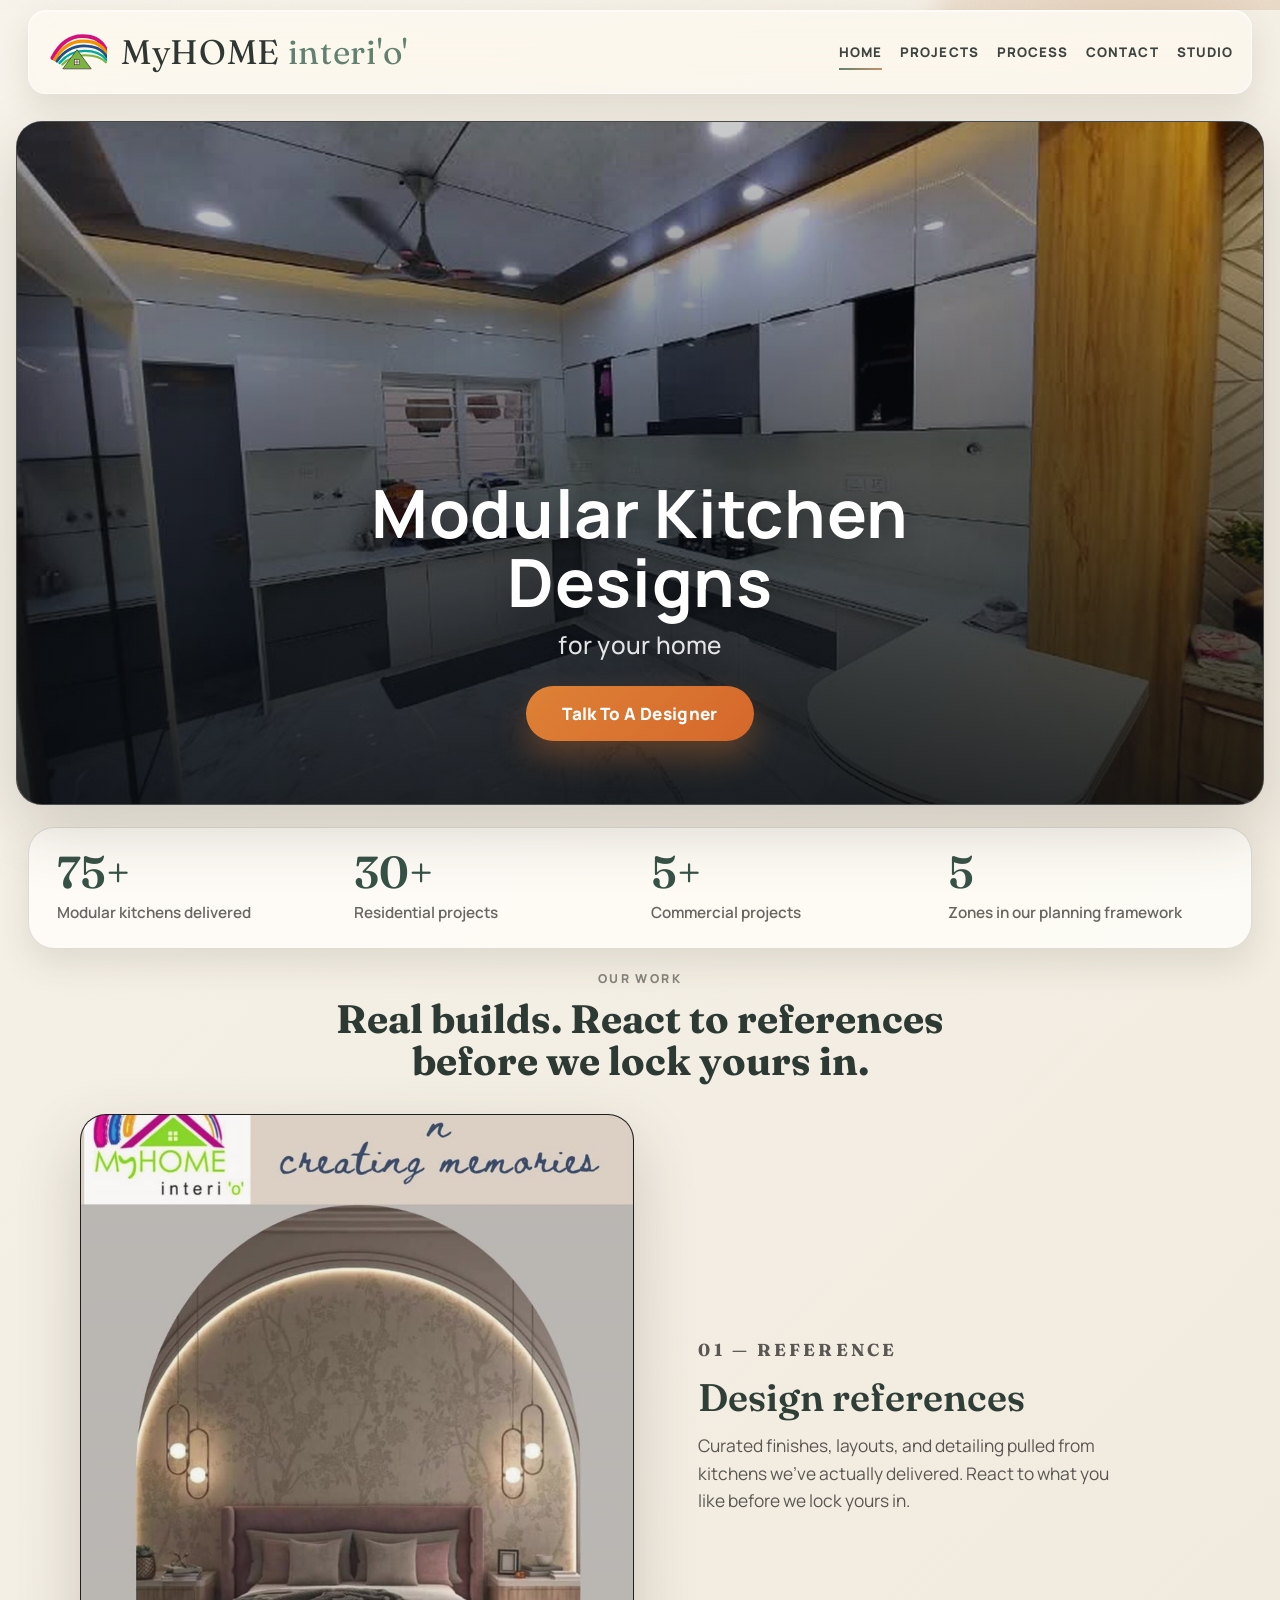
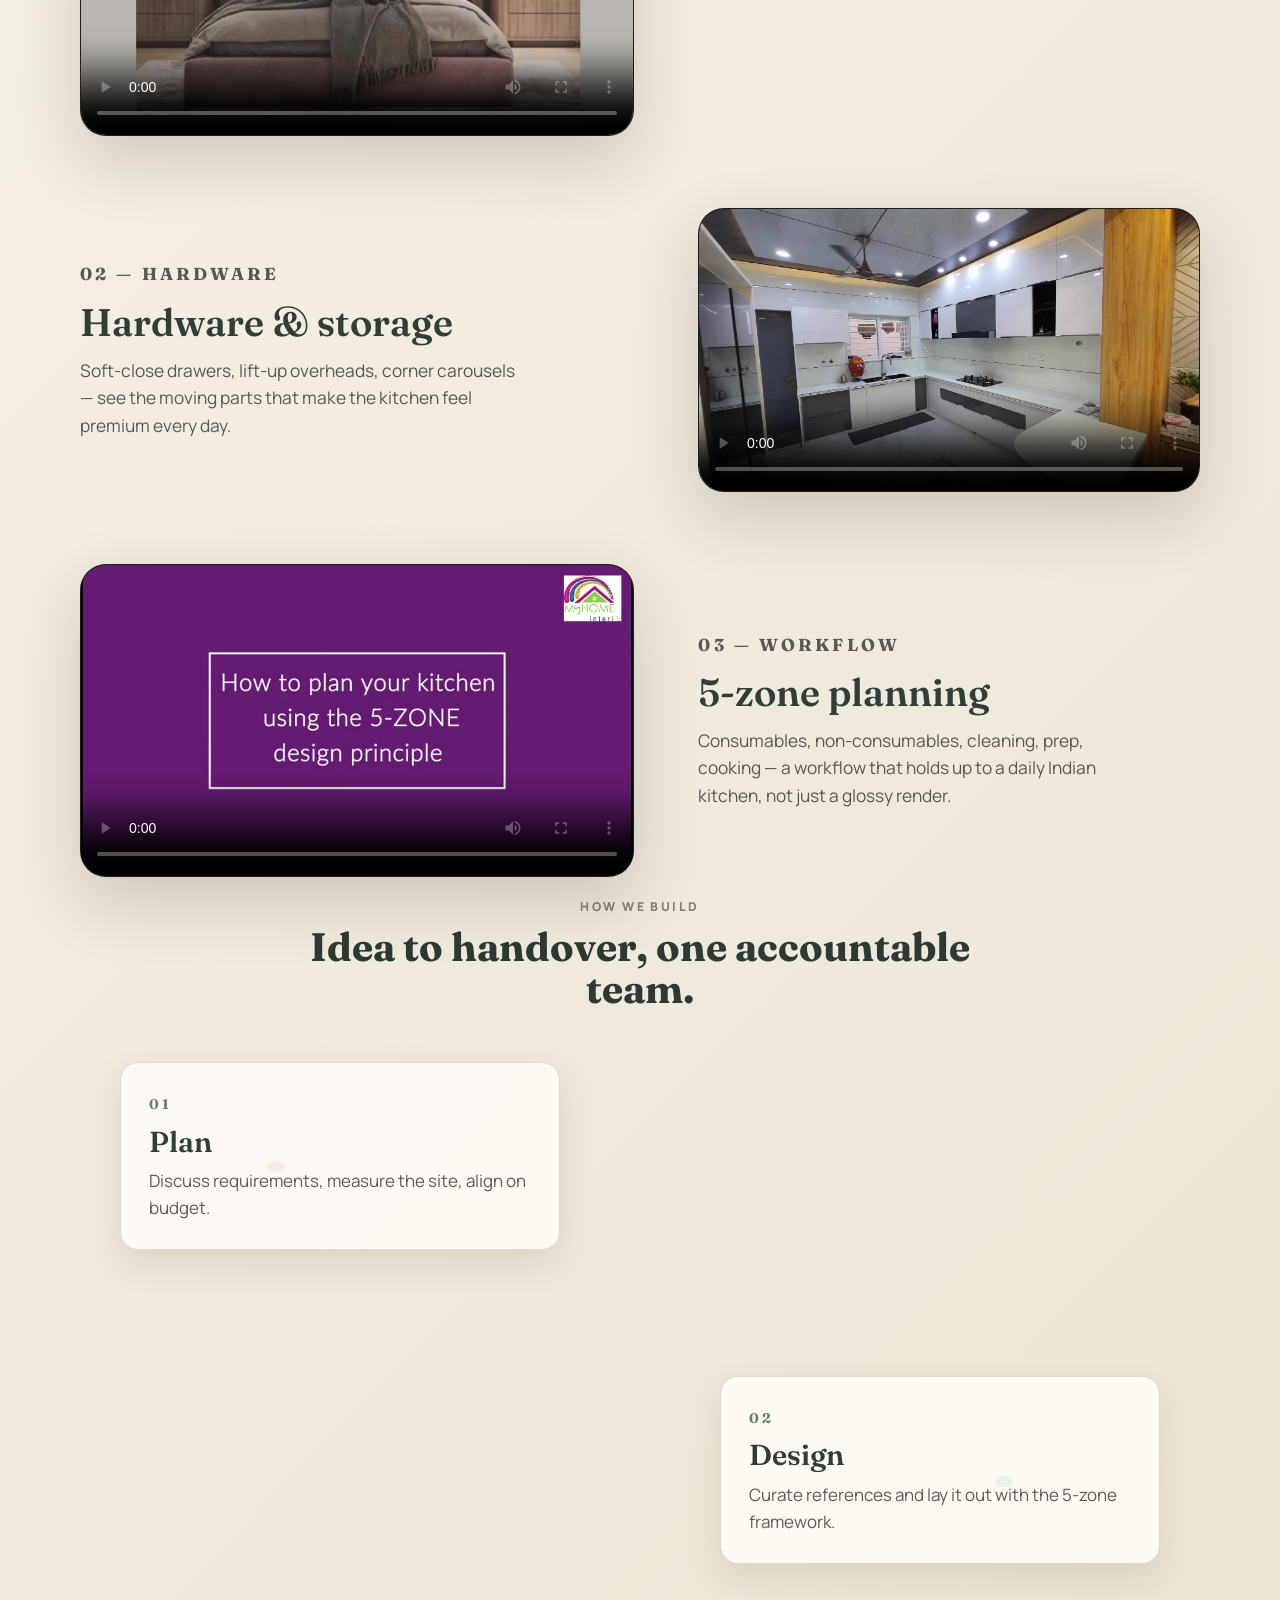
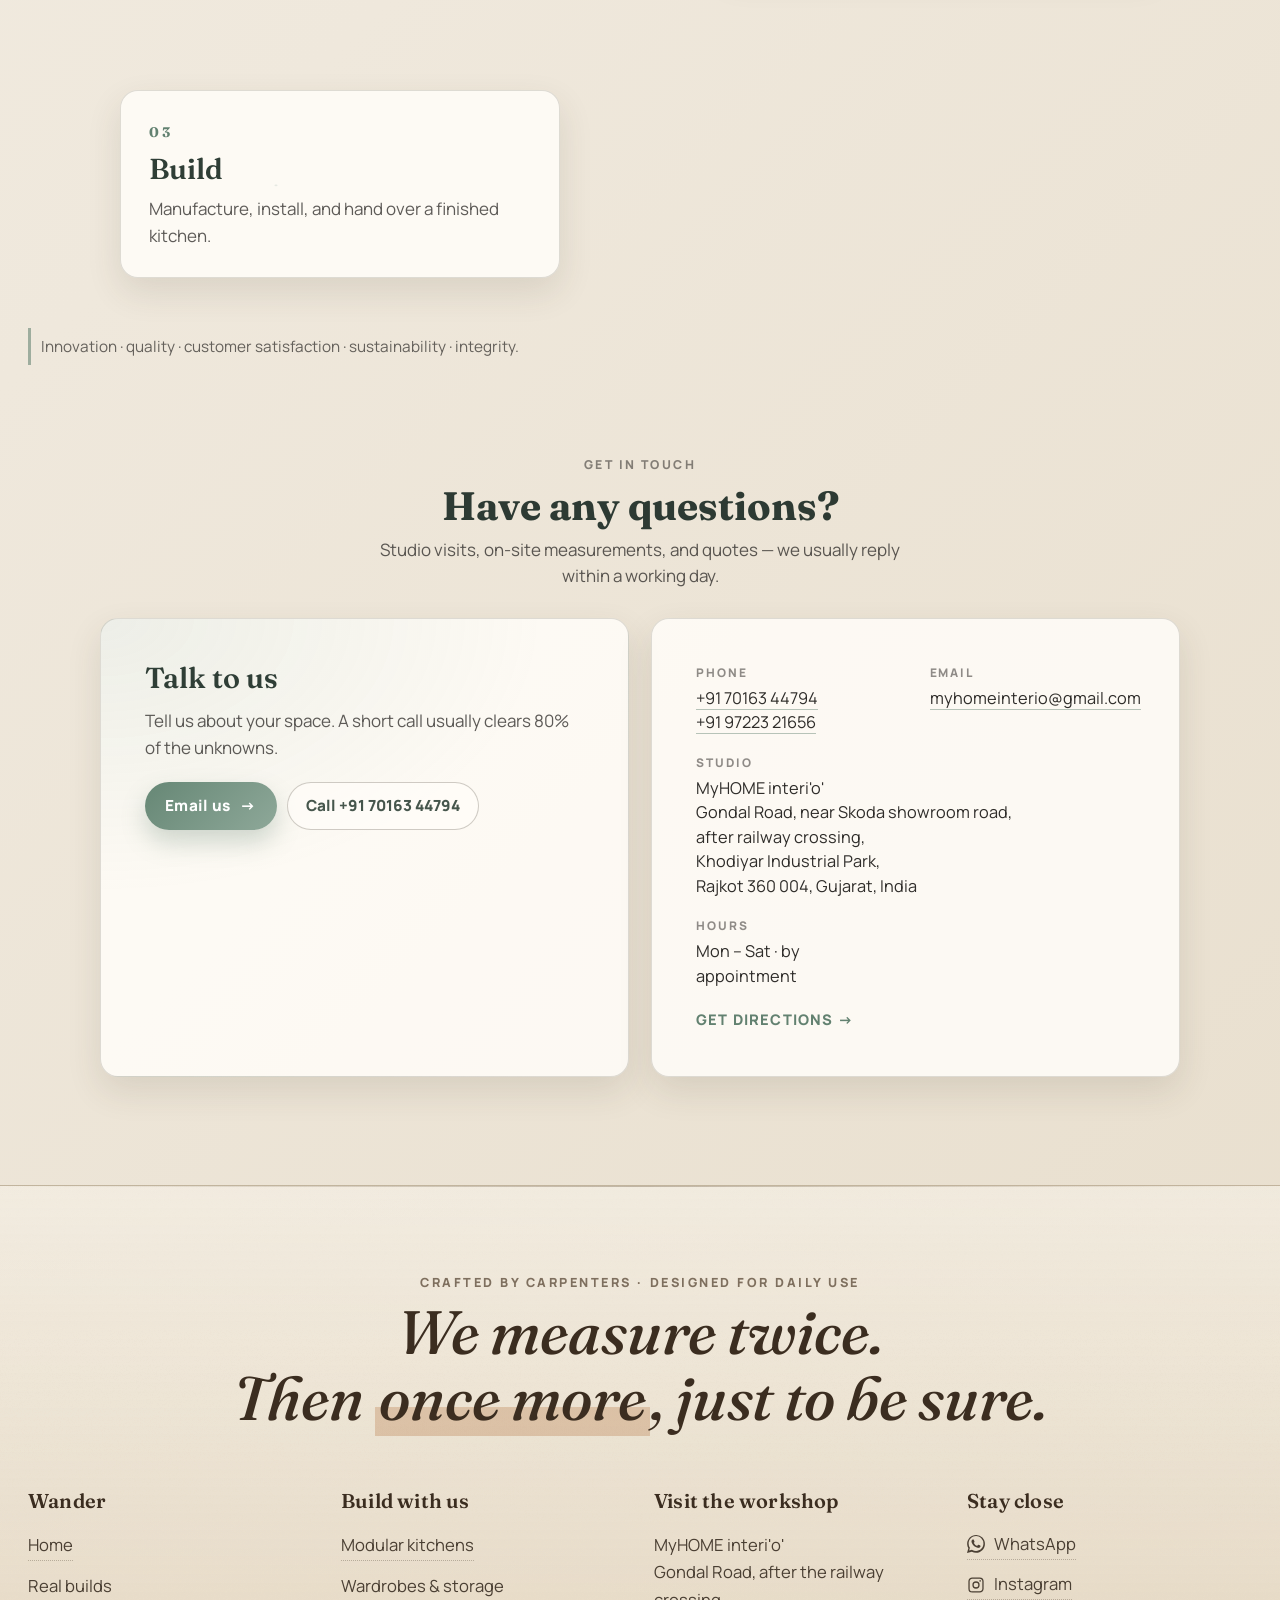
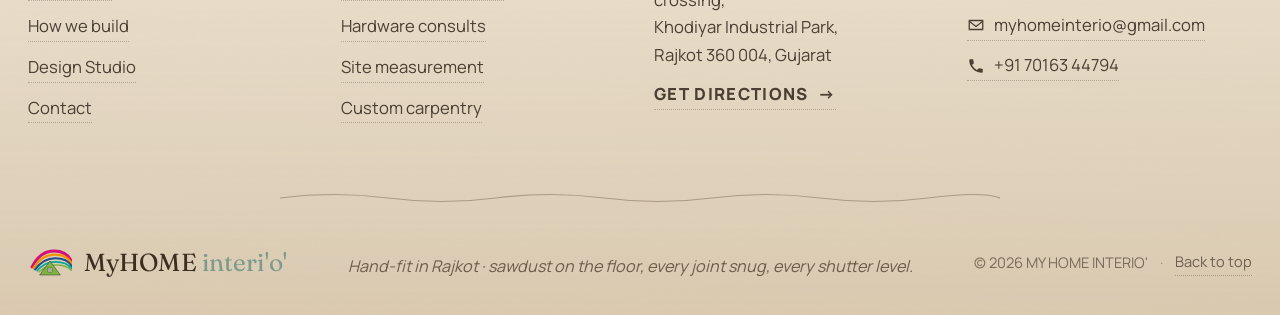
==== index.html @ dd2e4726 "Build landing site and tune hero video loop" ====
<!doctype html>
<html lang="en">
<head>
  <meta charset="utf-8">
  <title>MyHOME interi'o' — Modular Kitchen Contractor</title>
  <meta name="viewport" content="width=device-width, initial-scale=1">
  <meta name="description" content="MyHOME interi'o' — modular kitchen design contractor and manufacturer in Rajkot, Gujarat. Real kitchen references, 5-zone planning, and complete execution from design to installation.">
  <link rel="preconnect" href="https://fonts.googleapis.com">
  <link rel="preconnect" href="https://fonts.gstatic.com" crossorigin>
  <link href="https://fonts.googleapis.com/css2?family=Fraunces:opsz,wght@9..144,500;9..144,600;9..144,700&family=Manrope:wght@400;500;600;700;800&display=swap" rel="stylesheet">
  <link rel="stylesheet" href="styles/main.css">
  <link rel="stylesheet" href="styles/animations.css">
  <link rel="icon" href="assets/logo.svg" type="image/svg+xml">
</head>
<body class="page-home">
  <div class="ambient-gradient ambient-a" aria-hidden="true"></div>
  <div class="ambient-gradient ambient-b" aria-hidden="true"></div>

  <header class="site-header shell">
    <a class="brand" href="index.html" aria-label="MyHOME interi'o' home">
      <img src="assets/logo.svg" alt="MyHOME interi'o' logo" width="64" height="56">
      <div class="wordmark">MyHOME <em>interi'o'</em></div>
    </a>
    <nav class="nav" aria-label="Primary">
      <a href="index.html" aria-current="page">Home</a>
      <a href="#projects">Projects</a>
      <a href="#process">Process</a>
      <a href="#contact">Contact</a>
      <a href="studio.html">Studio</a>
    </nav>
  </header>

  <main>
    <section class="home-hero" id="top" aria-label="Featured modular kitchen">
      <video class="hero-media"
             autoplay
             muted
             loop
             playsinline
             preload="metadata"
             poster="assets/hero/landing-kitchen.jpg"
             aria-hidden="true">
        <source src="assets/hero/landing-hero.mp4" type="video/mp4">
      </video>
      <div class="hero-overlay" aria-hidden="true"></div>
      <div class="hero-copy-wrap shell">
        <div class="hero-copy">
          <h1>Modular Kitchen Designs</h1>
          <p class="home-hero-sub">for your home</p>
          <div class="hero-cta-row">
            <a href="#contact" class="cta cta--hero">Talk To A Designer</a>
          </div>
        </div>
      </div>
    </section>

    <section class="stats-band shell" aria-label="Company at a glance">
      <article><strong>75+</strong><span>Modular kitchens delivered</span></article>
      <article><strong>30+</strong><span>Residential projects</span></article>
      <article><strong>5+</strong><span>Commercial projects</span></article>
      <article><strong>5</strong><span>Zones in our planning framework</span></article>
    </section>

    <section class="projects shell" id="projects" aria-label="Kitchen design references and project reels">
      <div class="section-head section-head--center">
        <p class="eyebrow">Our work</p>
        <h2>Real builds. React to references before we lock yours in.</h2>
      </div>

      <div class="feature-list">
        <article class="feature">
          <div class="feature-media">
            <video class="reel-video"
                   src="assets/reels/company-profile-reel.mp4"
                   poster="assets/reels/profile-poster.jpg"
                   controls preload="metadata"></video>
          </div>
          <div class="feature-copy">
            <p class="feature-num">01 — Reference</p>
            <h3>Design references</h3>
            <p>Curated finishes, layouts, and detailing pulled from kitchens we've actually delivered. React to what you like before we lock yours in.</p>
          </div>
        </article>

        <article class="feature feature--reverse">
          <div class="feature-media">
            <video class="reel-video"
                   src="assets/reels/hardware-demo.mp4"
                   poster="assets/reels/hardware-poster.jpg"
                   controls preload="metadata"></video>
          </div>
          <div class="feature-copy">
            <p class="feature-num">02 — Hardware</p>
            <h3>Hardware &amp; storage</h3>
            <p>Soft-close drawers, lift-up overheads, corner carousels — see the moving parts that make the kitchen feel premium every day.</p>
          </div>
        </article>

        <article class="feature">
          <div class="feature-media">
            <video class="reel-video"
                   src="assets/reels/five-zone-guide.mp4"
                   poster="assets/reels/five-zone-poster.jpg"
                   controls preload="metadata"></video>
          </div>
          <div class="feature-copy">
            <p class="feature-num">03 — Workflow</p>
            <h3>5-zone planning</h3>
            <p>Consumables, non-consumables, cleaning, prep, cooking — a workflow that holds up to a daily Indian kitchen, not just a glossy render.</p>
          </div>
        </article>
      </div>
    </section>

    <section class="process shell" id="process" aria-label="How we build">
      <div class="section-head section-head--center">
        <p class="eyebrow">How we build</p>
        <h2>Idea to handover, one accountable team.</h2>
      </div>

      <div class="s-flow" id="s-flow">
        <svg class="s-flow-curve" viewBox="0 0 1000 1500" preserveAspectRatio="none" aria-hidden="true">
          <defs>
            <linearGradient id="sFlowGradient" x1="0%" y1="0%" x2="0%" y2="100%">
              <stop offset="0%" stop-color="#c39267"/>
              <stop offset="50%" stop-color="#7d9b8a"/>
              <stop offset="100%" stop-color="#4f7160"/>
            </linearGradient>
          </defs>
          <path class="s-flow-path"
                d="M 150 220 C 880 220, 120 760, 850 760 C 120 760, 880 1280, 150 1280"
                fill="none"
                stroke="url(#sFlowGradient)"
                stroke-width="3"
                stroke-linecap="round"
                pathLength="1"
                stroke-dasharray="1"
                stroke-dashoffset="1"/>
          <circle class="s-flow-marker s-flow-marker--1" cx="150" cy="220" r="9" fill="#c39267"/>
          <circle class="s-flow-marker s-flow-marker--2" cx="850" cy="760" r="9" fill="#7d9b8a"/>
          <circle class="s-flow-marker s-flow-marker--3" cx="150" cy="1280" r="9" fill="#4f7160"/>
        </svg>

        <article class="s-step s-step--left" data-step="1">
          <span class="s-step-num">01</span>
          <h3>Plan</h3>
          <p>Discuss requirements, measure the site, align on budget.</p>
        </article>

        <article class="s-step s-step--right" data-step="2">
          <span class="s-step-num">02</span>
          <h3>Design</h3>
          <p>Curate references and lay it out with the 5-zone framework.</p>
        </article>

        <article class="s-step s-step--left" data-step="3">
          <span class="s-step-num">03</span>
          <h3>Build</h3>
          <p>Manufacture, install, and hand over a finished kitchen.</p>
        </article>
      </div>

      <p class="trust-line">Innovation · quality · customer satisfaction · sustainability · integrity.</p>
    </section>

    <section class="contact shell" id="contact" aria-label="Contact us">
      <div class="section-head section-head--center">
        <p class="eyebrow">Get in touch</p>
        <h2>Have any questions?</h2>
        <p class="section-sub">Studio visits, on-site measurements, and quotes — we usually reply within a working day.</p>
      </div>

      <div class="contact-grid">
        <article class="contact-card contact-card--cta">
          <h3>Talk to us</h3>
          <p>Tell us about your space. A short call usually clears 80% of the unknowns.</p>
          <div class="contact-cta-row">
            <a href="mailto:myhomeinterio@gmail.com" class="cta">Email us <span class="arrow">→</span></a>
            <a href="tel:+917016344794" class="ghost-cta">Call +91 70163 44794</a>
          </div>
        </article>

        <article class="contact-card contact-card--details">
          <h3 class="visually-hidden">Contact details</h3>
          <dl class="contact-list">
            <div>
              <dt>Phone</dt>
              <dd>
                <a href="tel:+917016344794">+91 70163 44794</a><br>
                <a href="tel:+919722321656">+91 97223 21656</a>
              </dd>
            </div>
            <div>
              <dt>Email</dt>
              <dd><a href="mailto:myhomeinterio@gmail.com">myhomeinterio@gmail.com</a></dd>
            </div>
            <div class="contact-list-wide">
              <dt>Studio</dt>
              <dd>
                MyHOME interi'o'<br>
                Gondal Road, near Skoda showroom road,<br>
                after railway crossing,<br>
                Khodiyar Industrial Park,<br>
                Rajkot 360 004, Gujarat, India
              </dd>
            </div>
            <div>
              <dt>Hours</dt>
              <dd>Mon – Sat · by appointment</dd>
            </div>
          </dl>
          <a class="map-link" href="https://www.google.com/maps/search/?api=1&amp;query=Khodiyar+Industrial+Park+Gondal+Road+Rajkot+360004" target="_blank" rel="noopener">Get directions <span class="arrow">→</span></a>
        </article>
      </div>
    </section>
  </main>

  <footer class="site-footer site-footer--big">
    <div class="footer-shell shell">
      <div class="footer-tagline">
        <p class="footer-eyebrow">Crafted by carpenters · designed for daily use</p>
        <p class="footer-quote">
          We measure twice.<br>
          Then <em>once more</em>, just to be sure.
        </p>
      </div>

      <div class="footer-cols">
        <nav class="footer-col" aria-label="Wander">
          <h3>Wander</h3>
          <ul>
            <li><a href="index.html">Home</a></li>
            <li><a href="#projects">Real builds</a></li>
            <li><a href="#process">How we build</a></li>
            <li><a href="studio.html">Design Studio</a></li>
            <li><a href="#contact">Contact</a></li>
          </ul>
        </nav>

        <nav class="footer-col" aria-label="Build with us">
          <h3>Build with us</h3>
          <ul>
            <li><a href="#contact">Modular kitchens</a></li>
            <li><a href="#contact">Wardrobes &amp; storage</a></li>
            <li><a href="#contact">Hardware consults</a></li>
            <li><a href="#contact">Site measurement</a></li>
            <li><a href="#contact">Custom carpentry</a></li>
          </ul>
        </nav>

        <div class="footer-col">
          <h3>Visit the workshop</h3>
          <address class="footer-address">
            MyHOME interi'o'<br>
            Gondal Road, after the railway crossing,<br>
            Khodiyar Industrial Park,<br>
            Rajkot 360&nbsp;004, Gujarat
          </address>
          <a class="footer-map-link" href="https://www.google.com/maps/search/?api=1&amp;query=Khodiyar+Industrial+Park+Gondal+Road+Rajkot+360004" target="_blank" rel="noopener">Get directions <span class="arrow">→</span></a>
        </div>

        <div class="footer-col footer-col--social">
          <h3>Stay close</h3>
          <ul class="social-list">
            <li>
              <a href="https://wa.me/917016344794" target="_blank" rel="noopener" aria-label="WhatsApp +91 70163 44794">
                <svg class="social-icon" viewBox="0 0 24 24" aria-hidden="true"><path fill="currentColor" d="M20.52 3.48A11.7 11.7 0 0 0 12.04 0C5.5 0 .2 5.3.2 11.84c0 2.09.55 4.13 1.6 5.93L0 24l6.41-1.7a11.83 11.83 0 0 0 5.63 1.45h.01c6.54 0 11.86-5.3 11.86-11.84 0-3.16-1.23-6.13-3.39-8.43zM12.05 21.3a9.83 9.83 0 0 1-5.02-1.38l-.36-.21-3.81 1.01 1.02-3.72-.23-.38a9.86 9.86 0 0 1-1.5-5.27c0-5.45 4.43-9.87 9.88-9.87 2.64 0 5.12 1.03 6.99 2.9a9.85 9.85 0 0 1 2.9 7c0 5.45-4.43 9.92-9.87 9.92zm5.42-7.36c-.3-.15-1.76-.87-2.04-.97-.27-.1-.47-.15-.67.15-.2.3-.77.97-.94 1.17-.17.2-.35.22-.65.07-.3-.15-1.26-.46-2.4-1.48a9.04 9.04 0 0 1-1.66-2.07c-.17-.3-.02-.46.13-.61.13-.13.3-.35.45-.52.15-.17.2-.3.3-.5.1-.2.05-.37-.02-.52-.07-.15-.67-1.62-.92-2.22-.24-.58-.49-.5-.67-.5-.17 0-.37-.02-.57-.02s-.52.07-.8.37c-.27.3-1.04 1.02-1.04 2.49 0 1.47 1.07 2.89 1.22 3.09.15.2 2.1 3.21 5.09 4.5.71.31 1.27.5 1.7.64.71.23 1.36.2 1.87.12.57-.09 1.76-.72 2-1.41.25-.7.25-1.29.17-1.41-.07-.13-.27-.2-.57-.35z"/></svg>
                <span>WhatsApp</span>
              </a>
            </li>
            <li>
              <a href="https://instagram.com/myhomeinterio" target="_blank" rel="noopener" aria-label="Instagram">
                <svg class="social-icon" viewBox="0 0 24 24" aria-hidden="true"><path fill="none" stroke="currentColor" stroke-width="1.7" d="M2.7 7A4.3 4.3 0 0 1 7 2.7h10A4.3 4.3 0 0 1 21.3 7v10A4.3 4.3 0 0 1 17 21.3H7A4.3 4.3 0 0 1 2.7 17V7Z"/><circle cx="12" cy="12" r="4" fill="none" stroke="currentColor" stroke-width="1.7"/><circle cx="17.5" cy="6.5" r="1.05" fill="currentColor"/></svg>
                <span>Instagram</span>
              </a>
            </li>
            <li>
              <a href="mailto:myhomeinterio@gmail.com" aria-label="Email myhomeinterio@gmail.com">
                <svg class="social-icon" viewBox="0 0 24 24" aria-hidden="true"><path fill="none" stroke="currentColor" stroke-width="1.7" stroke-linejoin="round" d="M3 6h18v12H3z"/><path fill="none" stroke="currentColor" stroke-width="1.7" stroke-linejoin="round" d="M3 7l9 7 9-7"/></svg>
                <span>myhomeinterio@gmail.com</span>
              </a>
            </li>
            <li>
              <a href="tel:+917016344794" aria-label="Phone +91 70163 44794">
                <svg class="social-icon" viewBox="0 0 24 24" aria-hidden="true"><path fill="currentColor" d="M6.62 10.79a15.05 15.05 0 0 0 6.59 6.59l2.2-2.2a1 1 0 0 1 1-.25c1.12.37 2.33.57 3.59.57a1 1 0 0 1 1 1V20a1 1 0 0 1-1 1A17 17 0 0 1 3 4a1 1 0 0 1 1-1h3.5a1 1 0 0 1 1 1c0 1.25.2 2.46.57 3.59a1 1 0 0 1-.25 1l-2.2 2.2z"/></svg>
                <span>+91 70163 44794</span>
              </a>
            </li>
          </ul>
        </div>
      </div>

      <div class="footer-rule" aria-hidden="true">
        <svg viewBox="0 0 800 14" preserveAspectRatio="none">
          <path d="M0 7 Q 60 0, 120 7 T 240 7 T 360 7 T 480 7 T 600 7 T 720 7 T 800 7" fill="none" stroke="currentColor" stroke-width="1.2" stroke-linecap="round"/>
        </svg>
      </div>

      <div class="footer-bottom">
        <a class="brand-stamp" href="#top" aria-label="Back to top">
          <img src="assets/logo.svg" alt="" width="44" height="38">
          <span class="brand-stamp-text">MyHOME <em>interi'o'</em></span>
        </a>

        <p class="footer-craft">
          Hand-fit in Rajkot · sawdust on the floor, every joint snug, every shutter level.
        </p>

        <div class="footer-meta">
          <span>© <span id="footer-year">2026</span> MY HOME INTERIO'</span>
          <span class="dot" aria-hidden="true">·</span>
          <a href="#top">Back to top</a>
        </div>
      </div>
    </div>
  </footer>

  <script>
    /* Shrink-on-scroll for the sticky header. */
    (function () {
      var header = document.querySelector('.site-header');
      if (!header) return;
      var ticking = false;
      function update() {
        header.classList.toggle('is-scrolled', window.scrollY > 12);
        ticking = false;
      }
      window.addEventListener('scroll', function () {
        if (!ticking) { requestAnimationFrame(update); ticking = true; }
      }, { passive: true });
      update();
    })();

    /* Footer year — always reflects the current year. */
    (function () {
      var el = document.getElementById('footer-year');
      if (el) el.textContent = new Date().getFullYear();
    })();

    /* S-flow: reveal each step as it enters view, draw the connecting
     * curve based on scroll progress through the section, light up
     * markers as the curve passes each anchor. */
    (function () {
      var reduce = window.matchMedia('(prefers-reduced-motion: reduce)').matches;
      var steps = document.querySelectorAll('.s-step');
      if (!steps.length) return;

      if ('IntersectionObserver' in window && !reduce) {
        var obs = new IntersectionObserver(function (entries) {
          entries.forEach(function (e) {
            if (e.isIntersecting) e.target.classList.add('in-view');
          });
        }, { threshold: 0.22, rootMargin: '0px 0px -10% 0px' });
        steps.forEach(function (el) { obs.observe(el); });
      } else {
        steps.forEach(function (el) { el.classList.add('in-view'); });
      }

      var flow = document.getElementById('s-flow');
      var path = flow && flow.querySelector('.s-flow-path');
      var markers = flow ? flow.querySelectorAll('.s-flow-marker') : [];
      if (!flow || !path) return;
      if (reduce) {
        path.style.strokeDashoffset = '0';
        markers.forEach(function (m) { m.classList.add('is-lit'); });
        return;
      }

      var lastP = -1;
      var ticking = false;
      function update() {
        var rect = flow.getBoundingClientRect();
        var winH = window.innerHeight;
        /* Start drawing when section enters at the bottom of the viewport,
         * finish when section nearly leaves the top. Maps to [0..1]. */
        var total = rect.height + winH * 0.6;
        var progressed = (winH * 0.85) - rect.top;
        var p = Math.max(0, Math.min(1, progressed / total));
        if (Math.abs(p - lastP) > 0.001) {
          path.style.strokeDashoffset = String(1 - p);
          /* Light each marker as the path passes its t-position. */
          if (markers[0]) markers[0].classList.toggle('is-lit', p > 0.04);
          if (markers[1]) markers[1].classList.toggle('is-lit', p > 0.50);
          if (markers[2]) markers[2].classList.toggle('is-lit', p > 0.96);
          lastP = p;
        }
        ticking = false;
      }
      window.addEventListener('scroll', function () {
        if (!ticking) { requestAnimationFrame(update); ticking = true; }
      }, { passive: true });
      window.addEventListener('resize', function () {
        if (!ticking) { requestAnimationFrame(update); ticking = true; }
      }, { passive: true });
      update();
    })();
  </script>
</body>
</html>
---- styles/main.css ----
:root {
  --c-bg-0: #f7f3ea;
  --c-bg-1: #efe8dc;
  --c-bg-2: #e7ddcb;
  --c-surface: rgba(255, 253, 249, 0.86);
  --c-surface-strong: rgba(255, 255, 252, 0.94);
  --c-ink: #2f2d2a;
  --c-ink-soft: rgba(47, 45, 42, 0.7);
  --c-line: rgba(98, 90, 76, 0.2);
  --c-brand: #628170;
  --c-accent: #c39267;

  --radius-sm: 12px;
  --radius-md: 18px;
  --radius-lg: 26px;
  --shadow-soft: 0 14px 34px rgba(66, 56, 44, 0.12);
  --shadow-strong: 0 24px 64px rgba(60, 50, 40, 0.2);

  --font-display: "Fraunces", "Times New Roman", serif;
  --font-body: "Manrope", "Avenir Next", sans-serif;
}

* {
  box-sizing: border-box;
}

html { scroll-behavior: smooth; }
@media (prefers-reduced-motion: reduce) {
  html { scroll-behavior: auto; }
}

/* Anchored sections land below the sticky header pill, not under it. */
#walkthrough,
#projects,
#process,
#contact,
#top { scroll-margin-top: 96px; }

.visually-hidden {
  position: absolute;
  width: 1px; height: 1px;
  padding: 0; margin: -1px;
  overflow: hidden; clip: rect(0,0,0,0);
  white-space: nowrap; border: 0;
}

html,
body {
  margin: 0;
  padding: 0;
  min-height: 100%;
  color: var(--c-ink);
  font-family: var(--font-body);
  font-size: 17px;
  line-height: 1.6;
  background: linear-gradient(135deg, var(--c-bg-0) 0%, var(--c-bg-1) 56%, var(--c-bg-2) 100%);
}

main > section + section { margin-top: clamp(80px, 10vh, 140px); }

body::before {
  content: "";
  position: fixed;
  inset: 0;
  z-index: -3;
  pointer-events: none;
  opacity: 0.14;
  background-image: url("../assets/textures/paper.svg");
  background-size: 620px 620px;
}

main,
header,
footer {
  position: relative;
  z-index: 1;
}

.ambient-gradient {
  position: fixed;
  z-index: -2;
  pointer-events: none;
  border-radius: 999px;
  filter: blur(12px);
}

.ambient-a {
  width: 540px;
  height: 540px;
  right: -180px;
  top: -170px;
  background: radial-gradient(circle at 42% 42%, rgba(196, 146, 103, 0.34), rgba(196, 146, 103, 0));
}

.ambient-b {
  width: 560px;
  height: 560px;
  left: -220px;
  bottom: 6%;
  background: radial-gradient(circle at 45% 45%, rgba(100, 131, 114, 0.32), rgba(100, 131, 114, 0));
}

.ambient-c {
  width: 390px;
  height: 390px;
  right: 12%;
  top: 52%;
  background: radial-gradient(circle at 50% 50%, rgba(220, 192, 162, 0.28), rgba(220, 192, 162, 0));
}

.ambient-grid {
  position: fixed;
  inset: 0;
  z-index: -2;
  pointer-events: none;
  opacity: 0.2;
  background:
    linear-gradient(to right, transparent 0, transparent 93%, rgba(120, 112, 101, 0.14) 100%),
    linear-gradient(to bottom, transparent 0, transparent 93%, rgba(120, 112, 101, 0.14) 100%);
  background-size: 56px 56px;
}

.shell {
  width: min(1320px, calc(100% - 56px));
  margin-inline: auto;
}

a {
  color: #4e6f5e;
}

a:hover {
  color: #385347;
}

button {
  font-family: var(--font-body);
  cursor: pointer;
}

button:focus-visible,
input:focus-visible,
a:focus-visible {
  outline: 3px solid rgba(100, 131, 114, 0.72);
  outline-offset: 3px;
}

.site-header {
  position: sticky;
  top: 10px;
  margin-top: 10px;
  z-index: 100;
  isolation: isolate;
  border-radius: var(--radius-md);
  border: 1px solid rgba(255, 255, 255, 0.55);
  background: rgba(255, 252, 246, 0.55);
  -webkit-backdrop-filter: blur(20px) saturate(160%);
  backdrop-filter: blur(20px) saturate(160%);
  box-shadow:
    0 12px 30px rgba(71, 58, 45, 0.12),
    inset 0 1px 0 rgba(255, 255, 255, 0.6);
  padding: 14px 18px;
  display: flex;
  justify-content: space-between;
  align-items: center;
  gap: 16px;
  transition:
    width 0.32s cubic-bezier(0.22, 0.61, 0.36, 1),
    padding 0.28s cubic-bezier(0.22, 0.61, 0.36, 1),
    gap 0.28s ease,
    background 0.28s ease,
    box-shadow 0.28s ease,
    border-radius 0.28s ease,
    top 0.28s ease;
}

@supports not ((backdrop-filter: blur(1px)) or (-webkit-backdrop-filter: blur(1px))) {
  .site-header { background: rgba(255, 252, 246, 0.92); }
}

/* Shrink-on-scroll: the header collapses to a centered pill once you've
 * scrolled past the top, and re-expands when you return to the top. */
.site-header.is-scrolled {
  width: min(880px, calc(100% - 32px));
  top: 8px;
  padding: 8px 16px;
  gap: 12px;
  border-radius: 999px;
  background: rgba(255, 252, 246, 0.72);
  box-shadow:
    0 14px 34px rgba(71, 58, 45, 0.18),
    inset 0 1px 0 rgba(255, 255, 255, 0.7);
}

.brand img { transition: width 0.28s ease; }
.site-header.is-scrolled .brand img { width: 40px; }

.wordmark { transition: font-size 0.28s ease; }
.site-header.is-scrolled .wordmark { font-size: 1.4rem; }

.nav { transition: gap 0.28s ease; }
.site-header.is-scrolled .nav { gap: 14px; }

.nav a { transition: font-size 0.28s ease; }
.site-header.is-scrolled .nav a { font-size: 0.72rem; }

.brand {
  display: inline-flex;
  align-items: center;
  gap: 14px;
  text-decoration: none;
}

.brand img {
  width: 60px;
  height: auto;
}

.wordmark {
  font-family: var(--font-display);
  font-size: 2rem;
  color: #2f3732;
  letter-spacing: 0.02em;
}

.wordmark em {
  font-style: normal;
  color: var(--c-brand);
}

.nav {
  display: flex;
  align-items: center;
  gap: 18px;
}

.nav a {
  text-decoration: none;
  color: #3d4440;
  text-transform: uppercase;
  letter-spacing: 0.08em;
  font-weight: 800;
  font-size: 0.78rem;
  position: relative;
}

.nav a::after {
  content: "";
  position: absolute;
  left: 0;
  right: 0;
  bottom: -7px;
  height: 2px;
  background: linear-gradient(90deg, var(--c-brand), var(--c-accent));
  transform-origin: left;
  transform: scaleX(0);
  transition: transform 0.2s ease;
}

.nav a:hover::after,
.nav a[aria-current="page"]::after {
  transform: scaleX(1);
}

.eyebrow {
  margin: 0 0 10px;
  font-size: 0.72rem;
  text-transform: uppercase;
  letter-spacing: 0.2em;
  font-weight: 800;
  color: rgba(53, 50, 47, 0.58);
}

.cta {
  display: inline-flex;
  align-items: center;
  gap: 10px;
  padding: 12px 20px;
  border-radius: 999px;
  color: #fff;
  text-decoration: none;
  font-size: 0.9rem;
  font-weight: 800;
  letter-spacing: 0.02em;
  background: linear-gradient(135deg, #668775, #8ea899);
  box-shadow: 0 12px 24px rgba(95, 126, 109, 0.28);
  transition: transform 0.2s ease, box-shadow 0.2s ease;
}

.cta:hover {
  transform: translateY(-2px);
  box-shadow: 0 16px 30px rgba(95, 126, 109, 0.34);
  color: #fff;
}

.cta .arrow {
  transition: transform 0.18s ease;
}

.cta:hover .arrow {
  transform: translateX(4px);
}

.ghost-cta {
  display: inline-flex;
  align-items: center;
  justify-content: center;
  border-radius: 999px;
  border: 1px solid rgba(98, 90, 76, 0.3);
  background: rgba(255, 253, 249, 0.72);
  color: #46564c;
  text-decoration: none;
  font-size: 0.9rem;
  font-weight: 800;
  padding: 11px 18px;
  transition: border-color 0.2s ease, transform 0.2s ease, background 0.2s ease;
}

.ghost-cta:hover {
  border-color: rgba(92, 127, 109, 0.48);
  background: rgba(241, 249, 245, 0.78);
  transform: translateY(-2px);
}

.section-head h2,
.tool-intro h2 {
  margin: 0;
  font-family: var(--font-display);
  font-size: clamp(1.8rem, 3.1vw, 3rem);
  line-height: 1.06;
  color: #2d3a33;
}

.page-home .home-hero {
  position: relative;
  isolation: isolate;
  overflow: hidden;
  margin: clamp(20px, 3vh, 28px) auto 0;
  width: min(1320px, calc(100% - 32px));
  border-radius: var(--radius-lg);
  border: 1px solid rgba(255, 255, 255, 0.24);
  min-height: clamp(520px, 76vh, 740px);
  display: flex;
  align-items: flex-end;
  justify-content: center;
  background: #0f1418;
  box-shadow: var(--shadow-strong);
}

.hero-media {
  position: absolute;
  inset: 0;
  width: 100%;
  height: 100%;
  object-fit: cover;
  object-position: center 38%;
  transform: scale(1.03);
  filter: saturate(1.05) contrast(1.08);
  z-index: 0;
  pointer-events: none;
}

.hero-overlay {
  position: absolute;
  inset: 0;
  z-index: 1;
  pointer-events: none;
  background:
    linear-gradient(180deg, rgba(9, 13, 17, 0.2) 0%, rgba(9, 13, 17, 0.48) 58%, rgba(9, 13, 17, 0.82) 100%),
    radial-gradient(70% 90% at 50% 88%, rgba(11, 18, 24, 0.52), rgba(11, 18, 24, 0));
}

.hero-copy-wrap {
  position: relative;
  z-index: 2;
  display: flex;
  justify-content: center;
  width: 100%;
  padding: clamp(36px, 7vh, 78px) 0;
}

.hero-copy {
  max-width: 780px;
  text-align: center;
  color: #f3f5f7;
  padding: 0 clamp(16px, 3vw, 24px);
}

.hero-copy h1 {
  margin: 0;
  font-family: var(--font-body);
  font-size: clamp(2.2rem, 5.2vw, 4.6rem);
  line-height: 1.04;
  color: #ffffff;
  letter-spacing: 0.01em;
  font-weight: 700;
  text-shadow: 0 10px 24px rgba(0, 0, 0, 0.28);
}

.home-hero-sub {
  margin: 12px auto 0;
  color: rgba(255, 255, 255, 0.88);
  font-size: clamp(1.12rem, 1.9vw, 1.9rem);
  line-height: 1.3;
  letter-spacing: 0.01em;
  font-weight: 500;
  text-shadow: 0 8px 20px rgba(0, 0, 0, 0.24);
}

.hero-cta-row {
  margin-top: 26px;
  display: flex;
  justify-content: center;
}

.cta--hero {
  padding: 14px 36px;
  font-size: clamp(1rem, 1.3vw, 1.3rem);
  background: linear-gradient(135deg, #de8136, #d5672b);
  box-shadow: 0 16px 32px rgba(178, 99, 43, 0.42);
}

.cta--hero:hover {
  box-shadow: 0 20px 36px rgba(178, 99, 43, 0.5);
}

.cta--hero:focus-visible {
  outline-color: rgba(255, 191, 137, 0.9);
}

.hero-stage {
  border-radius: var(--radius-lg);
  border: 1px solid var(--c-line);
  background: linear-gradient(152deg, rgba(255, 252, 247, 0.94), rgba(236, 230, 220, 0.82));
  box-shadow: var(--shadow-strong);
  padding: 14px;
  position: relative;
  min-height: 520px;
  overflow: hidden;
}

.hero-stage::before {
  content: "";
  position: absolute;
  inset: auto -16% -26% auto;
  width: 340px;
  height: 340px;
  border-radius: 50%;
  background: radial-gradient(circle at 46% 46%, rgba(98, 129, 112, 0.26), rgba(98, 129, 112, 0));
}

.hero-video {
  width: 100%;
  height: 100%;
  min-height: 492px;
  object-fit: cover;
  border-radius: 18px;
  border: 1px solid rgba(98, 90, 76, 0.22);
  display: block;
}

/* 3D walkthrough (Gaussian splat) — own section. */
.walkthrough .section-head { margin-bottom: 22px; }
.section-head--center { text-align: center; }
.section-head--center h2 { max-width: 24ch; margin-inline: auto; }

.splat-frame {
  position: relative;
  border-radius: var(--radius-lg);
  border: 1px solid var(--c-line);
  background: #0e0f10;
  box-shadow: var(--shadow-strong);
  overflow: hidden;
}

.hero-splat {
  width: 100%;
  height: clamp(420px, 62vh, 640px);
  border: 0;
  display: block;
  background: #0e0f10;
}

.splat-caption {
  margin: 14px 0 0;
  text-align: center;
  font-size: 0.86rem;
  color: rgba(47, 45, 42, 0.66);
  font-weight: 600;
  letter-spacing: 0.04em;
}

/* Stat band — slim credibility row directly below the hero. */
.stats-band {
  margin-top: 22px;
  border-radius: var(--radius-lg);
  border: 1px solid var(--c-line);
  background: var(--c-surface);
  box-shadow: var(--shadow-soft);
  padding: 22px 28px;
  display: grid;
  grid-template-columns: repeat(4, minmax(0, 1fr));
  gap: 22px;
  align-items: end;
}
.stats-band article {
  display: flex;
  flex-direction: column;
  gap: 6px;
}
.stats-band strong {
  font-family: var(--font-display);
  font-size: clamp(2rem, 3.5vw, 2.8rem);
  line-height: 1;
  color: #375247;
  font-weight: 600;
}
.stats-band span {
  font-size: 0.9rem;
  color: rgba(47, 45, 42, 0.72);
  font-weight: 600;
}

/* Mirrored S-flow for the build process — Plan (left) → Design (right)
 * → Build (left). A scroll-driven SVG curve threads the three steps and
 * each card eases in as it enters the viewport. */
.process .section-head { margin-bottom: 18px; }

.s-flow {
  position: relative;
  margin: 28px auto 0;
  max-width: 1040px;
  display: grid;
  grid-template-columns: 1fr;
  row-gap: clamp(72px, 14vh, 168px);
  padding: 24px 0 36px;
}

.s-flow-curve {
  position: absolute;
  inset: 0;
  width: 100%;
  height: 100%;
  z-index: 0;
  pointer-events: none;
  filter: drop-shadow(0 4px 10px rgba(95, 126, 109, 0.22));
}

.s-flow-path {
  transition: stroke-dashoffset 0.05s linear;
}

.s-flow-marker {
  opacity: 0;
  transition: opacity 0.5s ease;
}
.s-flow-marker--1.is-lit,
.s-flow-marker--2.is-lit,
.s-flow-marker--3.is-lit { opacity: 1; }

.s-step {
  position: relative;
  z-index: 1;
  border-radius: var(--radius-md);
  border: 1px solid var(--c-line);
  background: var(--c-surface);
  box-shadow: var(--shadow-soft);
  padding: 26px 28px 28px;
  width: min(440px, 100%);
  opacity: 0;
  transform: translateY(28px);
  transition:
    opacity 0.7s cubic-bezier(0.22, 0.61, 0.36, 1),
    transform 0.7s cubic-bezier(0.22, 0.61, 0.36, 1),
    box-shadow 0.3s ease;
}

.s-step:hover { box-shadow: var(--shadow-strong); }

.s-step--left  { justify-self: start; }
.s-step--right { justify-self: end; }

.s-step.in-view { opacity: 1; transform: none; }

.s-step-num {
  display: inline-block;
  font-family: var(--font-display);
  font-size: 0.82rem;
  font-weight: 700;
  color: var(--c-brand);
  letter-spacing: 0.18em;
}

.s-step h3 {
  margin: 10px 0 10px;
  font-family: var(--font-display);
  font-size: 1.7rem;
  line-height: 1.05;
  color: #2f3e36;
  font-weight: 600;
}

.s-step p {
  margin: 0;
  color: rgba(47, 45, 42, 0.78);
  font-size: 1rem;
  line-height: 1.6;
}

@media (max-width: 760px) {
  .s-flow { row-gap: 32px; padding: 12px 0 24px; }
  .s-flow-curve { display: none; }
  .s-step--left, .s-step--right { justify-self: stretch; width: 100%; }
}

@media (prefers-reduced-motion: reduce) {
  .s-step { opacity: 1; transform: none; transition: none; }
  .s-flow-marker { opacity: 1; }
}

/* Contact section ------------------------------------------------------ */

.contact .section-head { margin-bottom: 14px; }
.contact .section-sub {
  margin: 10px auto 0;
  max-width: 56ch;
  color: rgba(47, 45, 42, 0.78);
  font-size: 1rem;
  line-height: 1.55;
}

.contact-grid {
  margin: 28px auto 0;
  max-width: 1080px;
  display: grid;
  grid-template-columns: 1fr 1fr;
  gap: 22px;
  align-items: stretch;
}

.contact-card {
  border-radius: var(--radius-md);
  border: 1px solid var(--c-line);
  background: var(--c-surface);
  box-shadow: var(--shadow-soft);
  padding: clamp(28px, 4vw, 44px);
  display: flex;
  flex-direction: column;
  gap: 14px;
}

.contact-card--cta {
  background:
    radial-gradient(140% 100% at 0% 0%, rgba(122, 156, 138, 0.12), transparent 60%),
    var(--c-surface);
}

.contact-card h3 {
  margin: 0;
  font-family: var(--font-display);
  font-size: 1.7rem;
  line-height: 1.05;
  color: #2f3e36;
  font-weight: 600;
}

.contact-card > p {
  margin: 0;
  color: rgba(47, 45, 42, 0.78);
  font-size: 1rem;
  line-height: 1.6;
}

.contact-cta-row {
  margin-top: 6px;
  display: flex;
  flex-wrap: wrap;
  gap: 10px;
}

.contact-list {
  margin: 0;
  display: grid;
  grid-template-columns: repeat(2, minmax(0, 1fr));
  gap: 18px 28px;
}

.contact-list > div {
  display: flex;
  flex-direction: column;
  gap: 4px;
  min-width: 0;
}

.contact-list .contact-list-wide { grid-column: 1 / -1; }

.contact-list dt {
  margin: 0;
  font-size: 0.7rem;
  font-weight: 800;
  letter-spacing: 0.16em;
  text-transform: uppercase;
  color: rgba(53, 49, 46, 0.55);
}

.contact-list dd {
  margin: 0;
  color: var(--c-ink);
  font-size: 0.96rem;
  line-height: 1.5;
}

.contact-list dd a {
  color: var(--c-ink);
  text-decoration: none;
  border-bottom: 1.5px solid rgba(98, 129, 112, 0.45);
  transition: color 0.18s ease, border-color 0.18s ease;
}

.contact-list dd a:hover {
  color: var(--c-brand);
  border-bottom-color: var(--c-brand);
}

.map-link {
  margin-top: 6px;
  align-self: flex-start;
  font-size: 0.86rem;
  font-weight: 800;
  text-transform: uppercase;
  letter-spacing: 0.08em;
  text-decoration: none;
  color: var(--c-brand);
}

.map-link:hover { color: #385347; }
.map-link .arrow { transition: transform 0.18s ease; display: inline-block; }
.map-link:hover .arrow { transform: translateX(4px); }

@media (max-width: 880px) {
  .contact-grid { grid-template-columns: 1fr; }
  .contact-list { grid-template-columns: 1fr; }
}

.hero-float {
  position: absolute;
  z-index: 2;
  border-radius: 14px;
  border: 1px solid rgba(98, 90, 76, 0.22);
  background: rgba(255, 253, 249, 0.9);
  box-shadow: 0 14px 26px rgba(62, 54, 46, 0.18);
  width: min(220px, 38%);
  overflow: hidden;
}

.hero-float img {
  width: 100%;
  height: 92px;
  object-fit: cover;
  display: block;
}

.hero-float p {
  margin: 0;
  padding: 8px 10px 10px;
  font-size: 0.72rem;
  line-height: 1.35;
  font-weight: 700;
  color: #445148;
}

.hero-float-a {
  left: 12px;
  bottom: 12px;
}

.hero-float-b {
  right: 12px;
  top: 12px;
}

.projects {
  margin-top: 20px;
}

/* Feature list — alternating L/R rows of video + copy.
 * Each row is its own chapter; sides flip every other row to create rhythm. */
.feature-list {
  margin: 32px auto 0;
  max-width: 1120px;
  display: flex;
  flex-direction: column;
  gap: clamp(48px, 8vh, 96px);
}

.feature {
  display: grid;
  grid-template-columns: 1.05fr 0.95fr;
  align-items: center;
  gap: clamp(28px, 5vw, 64px);
}

.feature--reverse .feature-media { order: 2; }
.feature--reverse .feature-copy  { order: 1; }

.feature-media {
  border-radius: var(--radius-lg);
  overflow: hidden;
  background: #0e0f10;
  border: 1px solid var(--c-line);
  box-shadow: var(--shadow-strong);
  transform: translateZ(0); /* avoid subpixel jitter on the rounded clip */
}

.feature-media .reel-video {
  width: 100%;
  height: auto;
  max-height: 620px;
  object-fit: cover;
  object-position: center;
  display: block;
  background: #0e0f10;
  aspect-ratio: auto;
}

.feature-copy {
  max-width: 44ch;
}

.feature-copy h3 {
  margin: 14px 0 14px;
  font-family: var(--font-display);
  font-size: clamp(1.7rem, 3vw, 2.4rem);
  line-height: 1.05;
  color: #2f3e36;
  font-weight: 600;
}

.feature-copy p {
  margin: 0;
  color: rgba(47, 45, 42, 0.78);
  font-size: 1.02rem;
  line-height: 1.6;
}

.feature-num {
  margin: 0;
  font-family: var(--font-display);
  font-size: 0.78rem;
  font-weight: 700;
  color: var(--c-brand);
  letter-spacing: 0.18em;
  text-transform: uppercase;
}

@media (max-width: 880px) {
  .feature {
    grid-template-columns: 1fr;
    gap: 18px;
  }
  .feature--reverse .feature-media { order: 0; }
  .feature--reverse .feature-copy  { order: 0; }
  .feature-copy { max-width: none; }
}

.process {
  margin-top: 20px;
}

.process-panel {
  border-radius: 22px;
  border: 1px solid rgba(98, 90, 76, 0.2);
  background: var(--c-surface);
  box-shadow: var(--shadow-soft);
  padding: clamp(16px, 2.2vw, 24px);
  display: grid;
  grid-template-columns: 1.08fr 0.92fr;
  gap: 18px;
}

.process-copy h2 {
  margin: 0;
  font-family: var(--font-display);
  font-size: clamp(1.8rem, 3vw, 2.8rem);
  line-height: 1.05;
  color: #2f3e36;
}

.step-list {
  margin: 12px 0 0;
  padding-left: 18px;
  color: #3f433f;
  line-height: 1.5;
  font-size: 0.95rem;
}

.step-list li + li {
  margin-top: 8px;
}

.trust-line {
  margin-top: 14px;
  border-left: 3px solid rgba(100, 131, 114, 0.58);
  padding: 8px 0 8px 10px;
  color: rgba(47, 45, 42, 0.72);
  font-size: 0.9rem;
  line-height: 1.4;
}

.process-visual {
  border-radius: 16px;
  border: 1px solid rgba(98, 90, 76, 0.2);
  background: rgba(255, 255, 255, 0.68);
  padding: 12px;
  display: flex;
  flex-direction: column;
  gap: 10px;
}

.zone-strip {
  display: flex;
  flex-wrap: wrap;
  gap: 7px;
}

.zone-chip {
  border-radius: 999px;
  border: 1px solid rgba(98, 90, 76, 0.2);
  padding: 6px 10px;
  font-size: 0.74rem;
  font-weight: 800;
  color: #2f3531;
}

.zone-a { background: rgba(188, 226, 195, 0.7); }
.zone-b { background: rgba(215, 202, 228, 0.68); }
.zone-c { background: rgba(194, 220, 238, 0.72); }
.zone-d { background: rgba(248, 233, 173, 0.72); }
.zone-e { background: rgba(245, 207, 211, 0.76); }

.hardware-list {
  display: grid;
  grid-template-columns: repeat(2, minmax(0, 1fr));
  gap: 8px;
}

.hardware-list span {
  border-radius: 12px;
  border: 1px dashed rgba(98, 90, 76, 0.28);
  background: rgba(255, 253, 249, 0.84);
  color: #3e4641;
  padding: 8px 10px;
  font-size: 0.78rem;
  font-weight: 700;
}

.tool-block {
  margin-top: 20px;
  margin-bottom: 24px;
}

.tool-intro {
  border-radius: 18px;
  border: 1px solid rgba(98, 90, 76, 0.2);
  background: var(--c-surface);
  box-shadow: var(--shadow-soft);
  padding: 14px 16px;
  margin-bottom: 12px;
}

.tool-intro h2 {
  font-size: clamp(1.4rem, 2.3vw, 2.05rem);
  margin-bottom: 6px;
}

.tool-intro p {
  margin: 0;
  color: var(--c-ink-soft);
  font-size: 0.92rem;
  line-height: 1.45;
  max-width: 70ch;
}

.showcase-toolbar {
  border-radius: 18px;
  border: 1px solid rgba(98, 90, 76, 0.2);
  background: var(--c-surface);
  box-shadow: var(--shadow-soft);
  padding: 14px;
  margin-bottom: 12px;
}

.showcase-pack-row {
  display: flex;
  flex-wrap: wrap;
  gap: 8px;
}

.showcase-pack {
  border: 1px solid rgba(98, 90, 76, 0.24);
  background: rgba(255, 253, 249, 0.86);
  color: #425248;
  border-radius: 999px;
  padding: 8px 12px;
  font-size: 0.8rem;
  font-weight: 800;
}

.showcase-pack.active {
  color: #fff;
  border-color: transparent;
  background: linear-gradient(135deg, #668775, #8ea899);
}

.showcase-grid {
  display: grid;
  grid-template-columns: repeat(3, minmax(0, 1fr));
  gap: 14px;
}

.kitchen-card {
  --rx: 0deg;
  --ry: 0deg;
  border-radius: 20px;
  border: 1px solid rgba(98, 90, 76, 0.22);
  background: var(--c-surface-strong);
  box-shadow: var(--shadow-soft);
  padding: 12px;
  transform: perspective(950px) rotateX(var(--rx)) rotateY(var(--ry));
  transition: transform 0.16s ease;
}

.kitchen-card-head {
  display: flex;
  justify-content: space-between;
  gap: 10px;
  align-items: baseline;
  margin-bottom: 10px;
}

.kitchen-card h2 {
  margin: 0;
  font-family: var(--font-display);
  font-size: 1.35rem;
  color: #3f564a;
}

.open-studio-link {
  text-decoration: none;
  font-size: 0.74rem;
  font-weight: 800;
  text-transform: uppercase;
  letter-spacing: 0.08em;
  color: #557968;
}

.preview-shell {
  border-radius: 14px;
  overflow: hidden;
  border: 1px solid rgba(98, 90, 76, 0.2);
  background:
    radial-gradient(500px 200px at 20% 10%, rgba(187, 216, 198, 0.2), transparent 62%),
    linear-gradient(145deg, rgba(255, 253, 249, 0.95), rgba(241, 235, 227, 0.85));
}

.home-scene {
  width: 100%;
  height: 320px;
  display: block;
}

.page-studio .studio-hero {
  margin-top: 28px;
}

.studio-hero h1 {
  margin: 0;
  font-family: var(--font-display);
  font-size: clamp(2rem, 4.2vw, 3.4rem);
  line-height: 0.95;
  color: #304139;
}

.studio-hero p {
  margin: 10px 0 0;
  color: var(--c-ink-soft);
}

.site-footer {
  margin-top: 24px;
  padding: 24px 0 38px;
  border-top: 1px solid rgba(98, 90, 76, 0.2);
  color: rgba(50, 45, 40, 0.72);
  font-size: 0.92rem;
}

.site-footer .tagline {
  font-family: var(--font-display);
  color: #4e665a;
  font-size: 1.2rem;
}

.site-footer p {
  margin: 6px 0 0;
}

/* ── Big "carpenter's bench" footer ────────────────────────────────── */

.site-footer--big {
  position: relative;
  margin-top: clamp(80px, 12vh, 160px);
  padding: clamp(56px, 9vh, 104px) 0 32px;
  border-top: 1px solid rgba(98, 90, 76, 0.2);
  color: #3b3530;
  font-size: 1rem;
  background:
    linear-gradient(180deg, rgba(247, 242, 232, 0.6), rgba(232, 220, 200, 0.78) 55%, rgba(217, 200, 174, 0.92));
  overflow: hidden;
}

.site-footer--big::before {
  content: "";
  position: absolute;
  inset: 0;
  background-image: url("../assets/textures/paper.svg");
  background-size: 580px 580px;
  opacity: 0.18;
  pointer-events: none;
  mix-blend-mode: multiply;
}

.site-footer--big::after {
  content: "";
  position: absolute;
  inset: 0 0 auto 0;
  height: 1px;
  background: linear-gradient(90deg, transparent, rgba(99, 79, 53, 0.35), transparent);
  pointer-events: none;
}

.footer-shell { position: relative; }

.footer-tagline {
  text-align: center;
  margin-bottom: clamp(40px, 6vh, 64px);
}

.footer-eyebrow {
  margin: 0;
  font-size: 0.74rem;
  font-weight: 800;
  letter-spacing: 0.2em;
  text-transform: uppercase;
  color: rgba(78, 60, 42, 0.7);
}

.footer-quote {
  margin: 16px 0 0;
  font-family: var(--font-display);
  font-size: clamp(2rem, 5vw, 3.6rem);
  line-height: 1.08;
  color: #3b2d20;
  font-weight: 500;
  font-style: italic;
}

.footer-quote em {
  font-style: italic;
  background: linear-gradient(180deg, transparent 62%, rgba(195, 146, 103, 0.42) 62%);
  padding: 0 4px;
}

.footer-cols {
  display: grid;
  grid-template-columns: repeat(4, minmax(0, 1fr));
  gap: 36px 28px;
  padding-bottom: 44px;
}

.footer-col h3 {
  margin: 0 0 14px;
  font-family: var(--font-display);
  font-size: 1.18rem;
  font-weight: 600;
  color: #3b2d20;
  letter-spacing: 0.01em;
}

.footer-col ul {
  list-style: none;
  margin: 0;
  padding: 0;
  display: flex;
  flex-direction: column;
  gap: 11px;
}

.footer-col a {
  color: #4a3f33;
  text-decoration: none;
  font-size: 0.98rem;
  border-bottom: 1px dotted rgba(80, 65, 52, 0.32);
  display: inline-flex;
  align-items: center;
  gap: 9px;
  width: max-content;
  max-width: 100%;
  padding-bottom: 1px;
  transition: color 0.18s ease, border-color 0.18s ease, transform 0.18s ease;
}

.footer-col a:hover {
  color: #c39267;
  border-bottom-color: #c39267;
  transform: translateX(2px);
}

.footer-address {
  font-style: normal;
  font-size: 0.98rem;
  line-height: 1.65;
  color: #4a3f33;
  margin: 0 0 12px;
}

.footer-map-link {
  display: inline-flex;
  align-items: center;
  gap: 6px;
  font-weight: 800;
  font-size: 0.84rem;
  text-transform: uppercase;
  letter-spacing: 0.08em;
  color: #c39267;
  text-decoration: none;
}
.footer-map-link:hover { color: #8a5d35; }
.footer-map-link .arrow { transition: transform 0.18s ease; display: inline-block; }
.footer-map-link:hover .arrow { transform: translateX(4px); }

.social-list .social-icon {
  width: 18px;
  height: 18px;
  flex-shrink: 0;
  color: #4a3f33;
}
.footer-col a:hover .social-icon { color: #c39267; }

.footer-rule {
  margin: 24px auto 32px;
  color: rgba(99, 79, 53, 0.42);
  height: 14px;
  max-width: 720px;
}
.footer-rule svg { width: 100%; height: 100%; display: block; }

.footer-bottom {
  display: grid;
  grid-template-columns: auto 1fr auto;
  align-items: center;
  gap: 24px;
  padding-top: 6px;
}

.brand-stamp {
  display: inline-flex;
  align-items: center;
  gap: 12px;
  text-decoration: none;
  border: none !important;
}
.brand-stamp:hover { transform: none; }
.brand-stamp img {
  width: 44px;
  height: auto;
}
.brand-stamp-text {
  font-family: var(--font-display);
  font-size: 1.45rem;
  color: #3b2d20;
  letter-spacing: 0.005em;
}
.brand-stamp-text em {
  font-style: normal;
  color: #7d9b8a;
}

.footer-craft {
  margin: 0;
  text-align: center;
  font-style: italic;
  color: rgba(78, 60, 42, 0.78);
  font-size: 0.95rem;
  line-height: 1.5;
}

.footer-meta {
  display: inline-flex;
  align-items: center;
  gap: 12px;
  font-size: 0.86rem;
  color: rgba(80, 65, 52, 0.7);
}
.footer-meta .dot { color: rgba(80, 65, 52, 0.4); }
.footer-meta a {
  color: rgba(80, 65, 52, 0.78);
  text-decoration: none;
  border-bottom: 1px dotted rgba(80, 65, 52, 0.35);
  padding-bottom: 1px;
  transition: color 0.18s ease, border-color 0.18s ease;
}
.footer-meta a:hover {
  color: #c39267;
  border-bottom-color: #c39267;
}

@media (max-width: 980px) {
  .footer-cols { grid-template-columns: repeat(2, minmax(0, 1fr)); gap: 32px 22px; padding-bottom: 36px; }
  .footer-bottom { grid-template-columns: 1fr; text-align: center; gap: 16px; }
  .brand-stamp { justify-content: center; }
  .footer-meta { justify-content: center; }
}

@media (max-width: 560px) {
  .footer-cols { grid-template-columns: 1fr; gap: 28px; }
}

@media (max-width: 1240px) {
  .showcase-grid {
    grid-template-columns: repeat(2, minmax(0, 1fr));
  }

  .hero-split,
  .process-panel {
    grid-template-columns: 1fr;
  }

  .hero-stage {
    min-height: 420px;
  }

  .hero-video,
  .hero-splat {
    min-height: 388px;
  }

  .stats-band {
    grid-template-columns: repeat(2, minmax(0, 1fr));
  }
}

@media (max-width: 980px) {
  .site-header {
    position: static;
    top: auto;
    border-radius: 14px;
    padding: 12px;
    flex-wrap: wrap;
  }

  .nav {
    gap: 12px;
    flex-wrap: wrap;
  }

  .page-home .home-hero {
    width: min(1320px, calc(100% - 24px));
    min-height: clamp(460px, 70vh, 620px);
  }

  .hero-copy-wrap {
    padding: clamp(30px, 8vh, 64px) 0;
  }

  .cta--hero {
    padding: 13px 30px;
  }
}

@media (max-width: 760px) {
  .shell {
    width: min(1320px, calc(100% - 24px));
  }

  .wordmark {
    font-size: 1.65rem;
  }

  .page-home .home-hero {
    min-height: clamp(410px, 72vh, 560px);
    border-radius: 20px;
  }

  .hero-media {
    object-position: center 34%;
    transform: none;
  }

  .hero-copy h1 {
    font-size: clamp(2rem, 9vw, 2.9rem);
  }

  .home-hero-sub {
    font-size: clamp(1rem, 4.5vw, 1.3rem);
  }

  .cta--hero {
    padding: 12px 24px;
    font-size: 0.95rem;
  }

  .projects-grid,
  .showcase-grid,
  .hardware-list,
  .process-steps {
    grid-template-columns: 1fr;
  }

  .stats-band {
    grid-template-columns: 1fr 1fr;
    padding: 18px 20px;
    gap: 16px;
  }

  .step-list {
    padding-left: 16px;
  }
}
---- styles/animations.css ----
@keyframes fadeUp {
  from {
    opacity: 0;
    transform: translateY(16px);
  }
  to {
    opacity: 1;
    transform: translateY(0);
  }
}

@keyframes floatSoft {
  0%, 100% {
    transform: translateY(0);
  }
  50% {
    transform: translateY(-6px);
  }
}

@keyframes pulseAmbient {
  0%, 100% {
    opacity: 0.85;
  }
  50% {
    opacity: 1;
  }
}

@keyframes paintFade {
  from {
    transform: scale(1) rotate(0deg);
    opacity: 0.5;
  }
  to {
    transform: scale(0.35) rotate(38deg);
    opacity: 0;
  }
}

.site-header,
.home-hero,
.showcase-toolbar,
.studio-hero,
.site-footer,
.designer .panel {
  opacity: 0;
  animation: fadeUp 0.62s ease-out forwards;
}

.site-header { animation-delay: 0.04s; }
.home-hero { animation-delay: 0.1s; }
.showcase-toolbar { animation-delay: 0.16s; }
.studio-hero { animation-delay: 0.12s; }
.designer .panel.toolbar { animation-delay: 0.16s; }
.designer .panel.canvas-wrap { animation-delay: 0.22s; }
.designer .panel.inspector { animation-delay: 0.28s; }
.site-footer { animation-delay: 0.34s; }

.kitchen-card {
  opacity: 0;
  animation: fadeUp 0.62s ease-out forwards;
}

.kitchen-card:nth-child(1) { animation-delay: 0.2s; }
.kitchen-card:nth-child(2) { animation-delay: 0.28s; }
.kitchen-card:nth-child(3) { animation-delay: 0.36s; }

.preview-shell {
  animation: floatSoft 6.2s ease-in-out 1.2s infinite;
}

.ambient-gradient {
  animation: pulseAmbient 9s ease-in-out infinite;
}

.ambient-a { animation-delay: 0s; }
.ambient-b { animation-delay: 1.8s; }
.ambient-c { animation-delay: 3s; }

.paint-dot {
  position: absolute;
  width: 14px;
  height: 14px;
  border-radius: 50% 46% 52% 48% / 48% 52% 46% 52%;
  pointer-events: none;
  opacity: 0.5;
  mix-blend-mode: multiply;
  animation: paintFade 0.7s ease-out forwards;
}

@media (prefers-reduced-motion: reduce) {
  *,
  *::before,
  *::after {
    animation-duration: 0.01ms !important;
    animation-iteration-count: 1 !important;
    transition-duration: 0.01ms !important;
  }
}
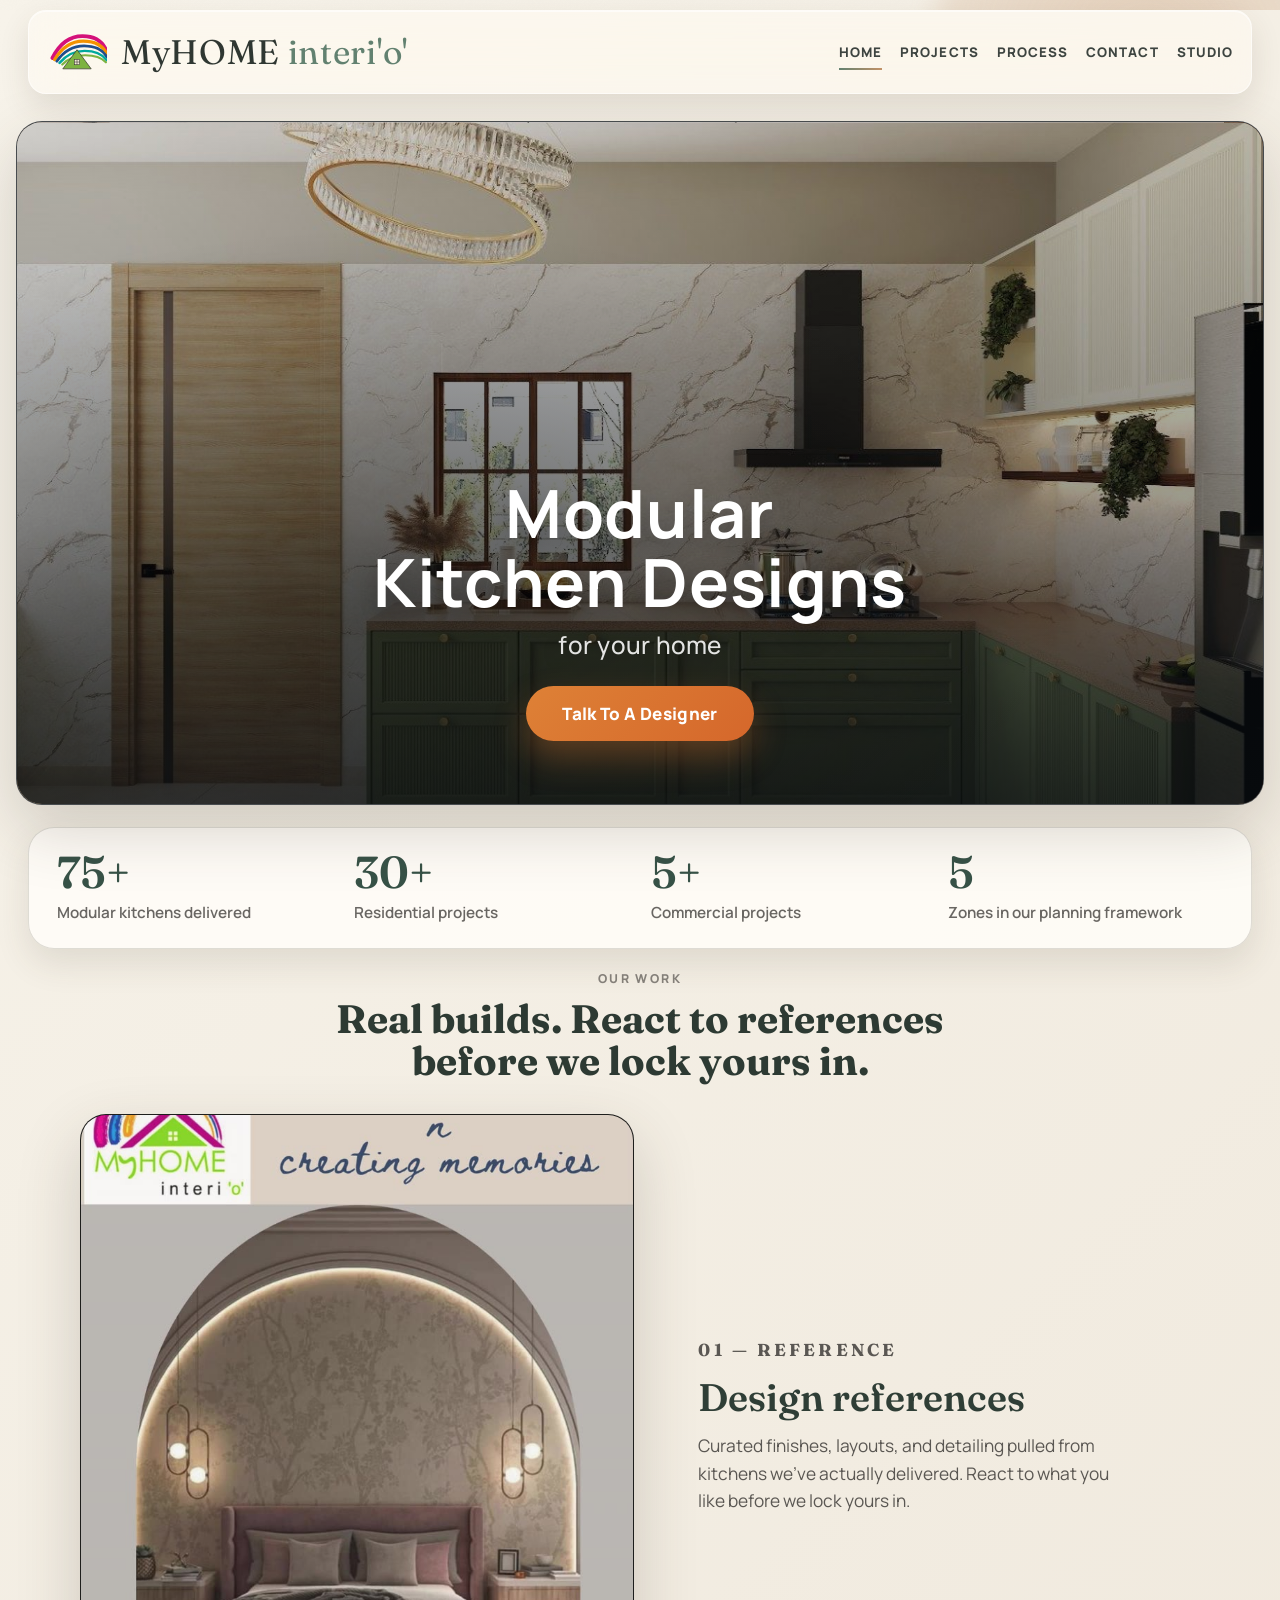
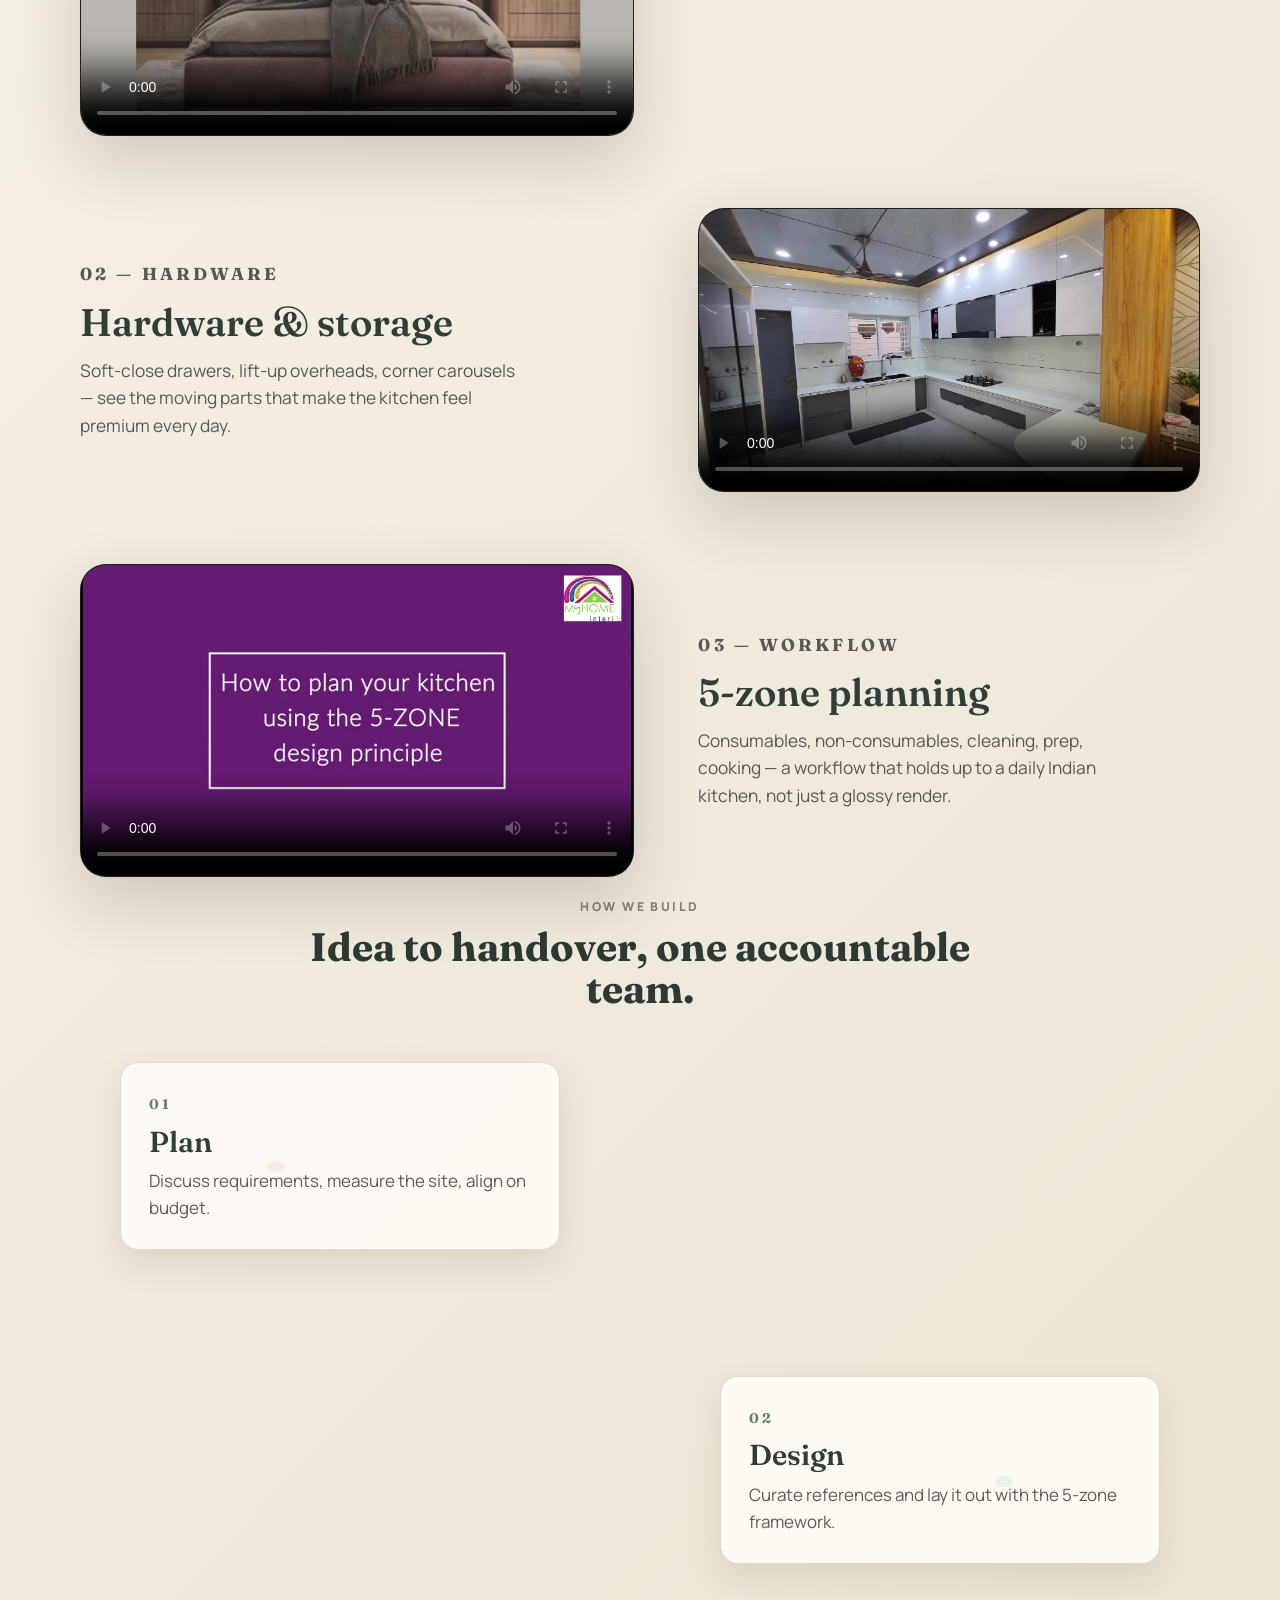
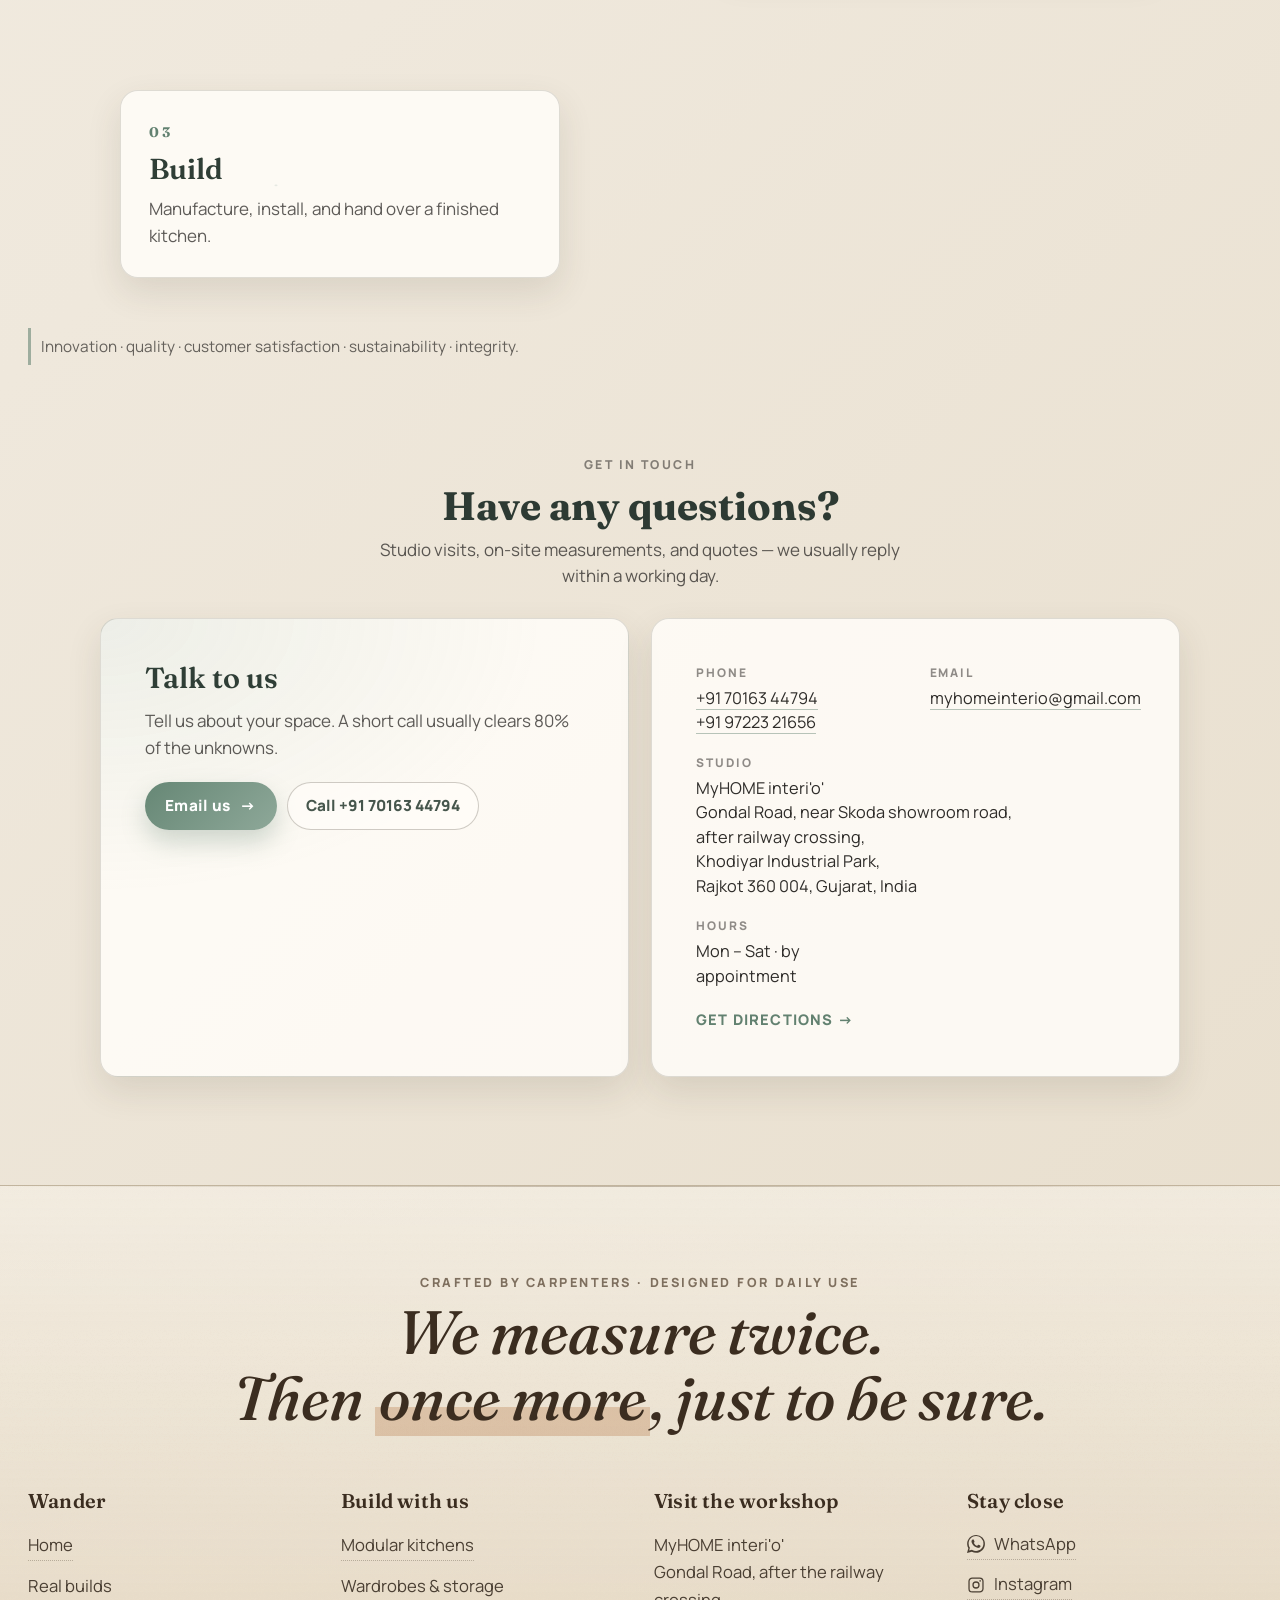
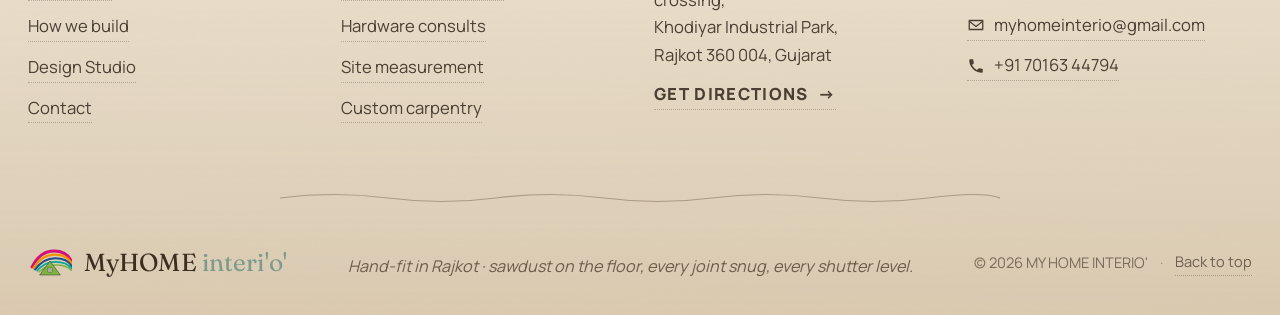
==== commit 42d34b2e: "Enhance mobile UX and refresh hero slideshow experience" ====
--- a/index.html
+++ b/index.html
@@ -2,15 +2,106 @@
 <html lang="en">
 <head>
   <meta charset="utf-8">
-  <title>MyHOME interi'o' — Modular Kitchen Contractor</title>
+  <title>MyHOME interi'o' | Modular Kitchen Contractor In Rajkot</title>
   <meta name="viewport" content="width=device-width, initial-scale=1">
-  <meta name="description" content="MyHOME interi'o' — modular kitchen design contractor and manufacturer in Rajkot, Gujarat. Real kitchen references, 5-zone planning, and complete execution from design to installation.">
+  <meta name="description" content="MyHOME interi'o' is a modular kitchen contractor and manufacturer in Rajkot, Gujarat. Explore real builds, hardware options, and complete kitchen execution from design to installation.">
+  <meta name="robots" content="index,follow,max-image-preview:large,max-snippet:-1,max-video-preview:-1">
+  <meta name="theme-color" content="#f3ece0">
+  <link rel="canonical" href="https://www.myhomeinterio.com/">
+  <link rel="manifest" href="site.webmanifest">
+  <meta property="og:type" content="website">
+  <meta property="og:site_name" content="MyHOME interi'o'">
+  <meta property="og:title" content="MyHOME interi'o' | Modular Kitchen Contractor In Rajkot">
+  <meta property="og:description" content="Real modular kitchen references, hardware walkthroughs, and turnkey execution by MyHOME interi'o'.">
+  <meta property="og:url" content="https://www.myhomeinterio.com/">
+  <meta property="og:image" content="https://www.myhomeinterio.com/assets/hero/landing-kitchen.jpg">
+  <meta property="og:image:width" content="1920">
+  <meta property="og:image:height" content="1080">
+  <meta name="twitter:card" content="summary_large_image">
+  <meta name="twitter:title" content="MyHOME interi'o' | Modular Kitchen Contractor In Rajkot">
+  <meta name="twitter:description" content="Design references, planning, manufacturing, and installation for modular kitchens in Rajkot.">
+  <meta name="twitter:image" content="https://www.myhomeinterio.com/assets/hero/landing-kitchen.jpg">
   <link rel="preconnect" href="https://fonts.googleapis.com">
   <link rel="preconnect" href="https://fonts.gstatic.com" crossorigin>
   <link href="https://fonts.googleapis.com/css2?family=Fraunces:opsz,wght@9..144,500;9..144,600;9..144,700&family=Manrope:wght@400;500;600;700;800&display=swap" rel="stylesheet">
   <link rel="stylesheet" href="styles/main.css">
   <link rel="stylesheet" href="styles/animations.css">
   <link rel="icon" href="assets/logo.svg" type="image/svg+xml">
+  <script type="application/ld+json">
+    {
+      "@context": "https://schema.org",
+      "@graph": [
+        {
+          "@type": "WebSite",
+          "@id": "https://www.myhomeinterio.com/#website",
+          "url": "https://www.myhomeinterio.com/",
+          "name": "MyHOME interi'o'",
+          "inLanguage": "en-IN"
+        },
+        {
+          "@type": "HomeAndConstructionBusiness",
+          "@id": "https://www.myhomeinterio.com/#business",
+          "name": "MyHOME interi'o'",
+          "url": "https://www.myhomeinterio.com/",
+          "image": "https://www.myhomeinterio.com/assets/hero/landing-kitchen.jpg",
+          "telephone": "+91-70163-44794",
+          "email": "myhomeinterio@gmail.com",
+          "priceRange": "$$",
+          "slogan": "We craft your space, creating memories.",
+          "address": {
+            "@type": "PostalAddress",
+            "streetAddress": "Gondal Road, near Skoda showroom road, Khodiyar Industrial Park",
+            "addressLocality": "Rajkot",
+            "addressRegion": "Gujarat",
+            "postalCode": "360004",
+            "addressCountry": "IN"
+          },
+          "areaServed": [
+            "Rajkot",
+            "Gujarat"
+          ],
+          "openingHoursSpecification": [
+            {
+              "@type": "OpeningHoursSpecification",
+              "dayOfWeek": [
+                "Monday",
+                "Tuesday",
+                "Wednesday",
+                "Thursday",
+                "Friday",
+                "Saturday"
+              ],
+              "opens": "10:00",
+              "closes": "19:00"
+            }
+          ],
+          "sameAs": [
+            "https://instagram.com/myhomeinterio"
+          ]
+        },
+        {
+          "@type": "SiteNavigationElement",
+          "name": "Projects",
+          "url": "https://www.myhomeinterio.com/#projects"
+        },
+        {
+          "@type": "SiteNavigationElement",
+          "name": "Process",
+          "url": "https://www.myhomeinterio.com/#process"
+        },
+        {
+          "@type": "SiteNavigationElement",
+          "name": "Contact",
+          "url": "https://www.myhomeinterio.com/contact"
+        },
+        {
+          "@type": "SiteNavigationElement",
+          "name": "Studio",
+          "url": "https://www.myhomeinterio.com/studio"
+        }
+      ]
+    }
+  </script>
 </head>
 <body class="page-home">
   <div class="ambient-gradient ambient-a" aria-hidden="true"></div>
@@ -25,30 +116,25 @@
       <a href="index.html" aria-current="page">Home</a>
       <a href="#projects">Projects</a>
       <a href="#process">Process</a>
-      <a href="#contact">Contact</a>
+      <a href="contact.html">Contact</a>
       <a href="studio.html">Studio</a>
     </nav>
   </header>
 
   <main>
     <section class="home-hero" id="top" aria-label="Featured modular kitchen">
-      <video class="hero-media"
-             autoplay
-             muted
-             loop
-             playsinline
-             preload="metadata"
-             poster="assets/hero/landing-kitchen.jpg"
-             aria-hidden="true">
-        <source src="assets/hero/landing-hero.mp4" type="video/mp4">
-      </video>
+      <div class="hero-slideshow" aria-hidden="true">
+        <div class="hero-layer hero-layer--old" data-hero-old style="background-image:url('assets/hero/slideshow/k01.jpeg');"></div>
+        <div class="hero-layer hero-layer--new" data-hero-new style="background-image:url('assets/hero/slideshow/k02.jpeg');"></div>
+      </div>
       <div class="hero-overlay" aria-hidden="true"></div>
+      <div class="hero-wipe-bar" data-hero-bar aria-hidden="true"></div>
       <div class="hero-copy-wrap shell">
         <div class="hero-copy">
           <h1>Modular Kitchen Designs</h1>
           <p class="home-hero-sub">for your home</p>
           <div class="hero-cta-row">
-            <a href="#contact" class="cta cta--hero">Talk To A Designer</a>
+            <a href="contact.html" class="cta cta--hero">Talk To A Designer</a>
           </div>
         </div>
       </div>
@@ -233,18 +319,18 @@
             <li><a href="#projects">Real builds</a></li>
             <li><a href="#process">How we build</a></li>
             <li><a href="studio.html">Design Studio</a></li>
-            <li><a href="#contact">Contact</a></li>
+            <li><a href="contact.html">Contact</a></li>
           </ul>
         </nav>
 
         <nav class="footer-col" aria-label="Build with us">
           <h3>Build with us</h3>
           <ul>
-            <li><a href="#contact">Modular kitchens</a></li>
-            <li><a href="#contact">Wardrobes &amp; storage</a></li>
-            <li><a href="#contact">Hardware consults</a></li>
-            <li><a href="#contact">Site measurement</a></li>
-            <li><a href="#contact">Custom carpentry</a></li>
+            <li><a href="contact.html">Modular kitchens</a></li>
+            <li><a href="contact.html">Wardrobes &amp; storage</a></li>
+            <li><a href="contact.html">Hardware consults</a></li>
+            <li><a href="contact.html">Site measurement</a></li>
+            <li><a href="contact.html">Custom carpentry</a></li>
           </ul>
         </nav>
 
@@ -315,85 +401,8 @@
     </div>
   </footer>
 
-  <script>
-    /* Shrink-on-scroll for the sticky header. */
-    (function () {
-      var header = document.querySelector('.site-header');
-      if (!header) return;
-      var ticking = false;
-      function update() {
-        header.classList.toggle('is-scrolled', window.scrollY > 12);
-        ticking = false;
-      }
-      window.addEventListener('scroll', function () {
-        if (!ticking) { requestAnimationFrame(update); ticking = true; }
-      }, { passive: true });
-      update();
-    })();
-
-    /* Footer year — always reflects the current year. */
-    (function () {
-      var el = document.getElementById('footer-year');
-      if (el) el.textContent = new Date().getFullYear();
-    })();
-
-    /* S-flow: reveal each step as it enters view, draw the connecting
-     * curve based on scroll progress through the section, light up
-     * markers as the curve passes each anchor. */
-    (function () {
-      var reduce = window.matchMedia('(prefers-reduced-motion: reduce)').matches;
-      var steps = document.querySelectorAll('.s-step');
-      if (!steps.length) return;
-
-      if ('IntersectionObserver' in window && !reduce) {
-        var obs = new IntersectionObserver(function (entries) {
-          entries.forEach(function (e) {
-            if (e.isIntersecting) e.target.classList.add('in-view');
-          });
-        }, { threshold: 0.22, rootMargin: '0px 0px -10% 0px' });
-        steps.forEach(function (el) { obs.observe(el); });
-      } else {
-        steps.forEach(function (el) { el.classList.add('in-view'); });
-      }
-
-      var flow = document.getElementById('s-flow');
-      var path = flow && flow.querySelector('.s-flow-path');
-      var markers = flow ? flow.querySelectorAll('.s-flow-marker') : [];
-      if (!flow || !path) return;
-      if (reduce) {
-        path.style.strokeDashoffset = '0';
-        markers.forEach(function (m) { m.classList.add('is-lit'); });
-        return;
-      }
-
-      var lastP = -1;
-      var ticking = false;
-      function update() {
-        var rect = flow.getBoundingClientRect();
-        var winH = window.innerHeight;
-        /* Start drawing when section enters at the bottom of the viewport,
-         * finish when section nearly leaves the top. Maps to [0..1]. */
-        var total = rect.height + winH * 0.6;
-        var progressed = (winH * 0.85) - rect.top;
-        var p = Math.max(0, Math.min(1, progressed / total));
-        if (Math.abs(p - lastP) > 0.001) {
-          path.style.strokeDashoffset = String(1 - p);
-          /* Light each marker as the path passes its t-position. */
-          if (markers[0]) markers[0].classList.toggle('is-lit', p > 0.04);
-          if (markers[1]) markers[1].classList.toggle('is-lit', p > 0.50);
-          if (markers[2]) markers[2].classList.toggle('is-lit', p > 0.96);
-          lastP = p;
-        }
-        ticking = false;
-      }
-      window.addEventListener('scroll', function () {
-        if (!ticking) { requestAnimationFrame(update); ticking = true; }
-      }, { passive: true });
-      window.addEventListener('resize', function () {
-        if (!ticking) { requestAnimationFrame(update); ticking = true; }
-      }, { passive: true });
-      update();
-    })();
-  </script>
+  <script src="js/ui/site.js"></script>
+  <script src="js/ui/home-flow.js"></script>
+  <script src="js/ui/hero-slideshow.js"></script>
 </body>
 </html>
--- a/styles/main.css
+++ b/styles/main.css
@@ -49,6 +49,7 @@
   margin: 0;
   padding: 0;
   min-height: 100%;
+  overflow-x: clip;
   color: var(--c-ink);
   font-family: var(--font-body);
   font-size: 17px;
@@ -347,32 +348,76 @@
   box-shadow: var(--shadow-strong);
 }
 
-.hero-media {
+.hero-slideshow {
   position: absolute;
   inset: 0;
-  width: 100%;
-  height: 100%;
-  object-fit: cover;
-  object-position: center 38%;
-  transform: scale(1.03);
-  filter: saturate(1.05) contrast(1.08);
   z-index: 0;
+  overflow: hidden;
   pointer-events: none;
-}
+  background: #0c0c0c;
+}
+
+.hero-layer {
+  position: absolute;
+  inset: 0;
+  background-size: cover;
+  background-position: center;
+  filter: saturate(1.05) contrast(1.06);
+  will-change: clip-path;
+}
+
+.hero-layer--old { z-index: 0; }
+.hero-layer--new { z-index: 1; clip-path: inset(0 100% 0 0); -webkit-clip-path: inset(0 100% 0 0); }
+
+.hero-wipe-bar {
+  position: absolute;
+  top: 0;
+  bottom: 0;
+  left: 0;
+  width: 2px;
+  z-index: 3;
+  background: #ffffff;
+  box-shadow: 0 0 24px rgba(0, 0, 0, 0.18);
+  transform: translateX(-1px);
+  opacity: 0;
+  pointer-events: none;
+  will-change: transform, opacity;
+}
+
+.hero-wipe-bar::before,
+.hero-wipe-bar::after {
+  content: "";
+  position: absolute;
+  left: 50%;
+  width: 9px;
+  height: 9px;
+  border-radius: 50%;
+  background: #ffffff;
+  transform: translateX(-50%);
+  box-shadow: 0 0 0 4px rgba(255, 255, 255, 0.18);
+}
+
+.hero-wipe-bar::before { top: -4.5px; }
+.hero-wipe-bar::after  { bottom: -4.5px; }
 
 .hero-overlay {
   position: absolute;
   inset: 0;
-  z-index: 1;
+  z-index: 2;
   pointer-events: none;
   background:
-    linear-gradient(180deg, rgba(9, 13, 17, 0.2) 0%, rgba(9, 13, 17, 0.48) 58%, rgba(9, 13, 17, 0.82) 100%),
-    radial-gradient(70% 90% at 50% 88%, rgba(11, 18, 24, 0.52), rgba(11, 18, 24, 0));
+    radial-gradient(ellipse at 30% 70%, rgba(0, 0, 0, 0.35), transparent 55%),
+    linear-gradient(180deg, rgba(9, 13, 17, 0.18) 0%, rgba(9, 13, 17, 0.42) 58%, rgba(9, 13, 17, 0.78) 100%);
+}
+
+@media (prefers-reduced-motion: reduce) {
+  .hero-layer--new { clip-path: inset(0 0 0 0); -webkit-clip-path: inset(0 0 0 0); }
+  .hero-wipe-bar { display: none; }
 }
 
 .hero-copy-wrap {
   position: relative;
-  z-index: 2;
+  z-index: 4;
   display: flex;
   justify-content: center;
   width: 100%;
@@ -391,6 +436,7 @@
   font-family: var(--font-body);
   font-size: clamp(2.2rem, 5.2vw, 4.6rem);
   line-height: 1.04;
+  text-wrap: balance;
   color: #ffffff;
   letter-spacing: 0.01em;
   font-weight: 700;
@@ -620,6 +666,41 @@
 
 /* Contact section ------------------------------------------------------ */
 
+.page-contact .contact-hero {
+  margin-top: clamp(24px, 4vh, 40px);
+  border-radius: var(--radius-lg);
+  border: 1px solid var(--c-line);
+  background:
+    radial-gradient(140% 100% at 0% 0%, rgba(122, 156, 138, 0.14), transparent 60%),
+    var(--c-surface);
+  box-shadow: var(--shadow-soft);
+  padding: clamp(30px, 5vw, 58px);
+  text-align: center;
+}
+
+.page-contact .contact-hero h1 {
+  margin: 0;
+  font-family: var(--font-display);
+  font-size: clamp(2rem, 4.6vw, 3.8rem);
+  line-height: 1.02;
+  text-wrap: balance;
+  color: #2e3e36;
+}
+
+.page-contact .contact-hero p {
+  margin: 14px auto 0;
+  max-width: 60ch;
+  color: rgba(47, 45, 42, 0.8);
+}
+
+.contact-hero-actions {
+  margin-top: 22px;
+  display: flex;
+  justify-content: center;
+  gap: 10px;
+  flex-wrap: wrap;
+}
+
 .contact .section-head { margin-bottom: 14px; }
 .contact .section-sub {
   margin: 10px auto 0;
@@ -736,6 +817,32 @@
 .map-link:hover { color: #385347; }
 .map-link .arrow { transition: transform 0.18s ease; display: inline-block; }
 .map-link:hover .arrow { transform: translateX(4px); }
+
+.contact-map {
+  margin-top: 10px;
+}
+
+.map-frame {
+  border-radius: var(--radius-lg);
+  border: 1px solid var(--c-line);
+  overflow: hidden;
+  box-shadow: var(--shadow-soft);
+  background: #dcd7cd;
+}
+
+.map-frame iframe {
+  width: 100%;
+  height: clamp(320px, 52vh, 520px);
+  border: 0;
+  display: block;
+}
+
+.map-caption {
+  margin: 12px 0 0;
+  text-align: center;
+  color: rgba(47, 45, 42, 0.74);
+  font-size: 0.94rem;
+}
 
 @media (max-width: 880px) {
   .contact-grid { grid-template-columns: 1fr; }
@@ -1351,16 +1458,79 @@
 
 @media (max-width: 980px) {
   .site-header {
-    position: static;
-    top: auto;
-    border-radius: 14px;
-    padding: 12px;
+    position: sticky;
+    top: 8px;
+    border-radius: 16px;
+    padding: 12px 14px;
     flex-wrap: wrap;
+    gap: 10px;
+  }
+
+  .brand {
+    width: 100%;
+    justify-content: center;
+    gap: 10px;
+  }
+
+  .brand img {
+    width: 48px;
+  }
+
+  .wordmark {
+    font-size: clamp(1.45rem, 3.6vw, 1.9rem);
   }
 
   .nav {
-    gap: 12px;
+    width: 100%;
+    display: flex;
     flex-wrap: wrap;
+    justify-content: center;
+    gap: 6px;
+    overflow: visible;
+    padding-bottom: 0;
+  }
+
+  .site-header.is-scrolled {
+    width: min(1320px, calc(100% - 24px));
+    padding: 12px 14px;
+    border-radius: 16px;
+    gap: 10px;
+    top: 8px;
+  }
+
+  .site-header.is-scrolled .brand img {
+    width: 48px;
+  }
+
+  .site-header.is-scrolled .wordmark {
+    font-size: clamp(1.45rem, 3.6vw, 1.9rem);
+  }
+
+  .site-header.is-scrolled .nav {
+    gap: 6px;
+  }
+
+  .site-header.is-scrolled .nav a {
+    font-size: 0.74rem;
+  }
+
+  .nav a {
+    border: 1px solid rgba(98, 90, 76, 0.22);
+    border-radius: 999px;
+    padding: 7px 10px;
+    font-size: 0.74rem;
+    letter-spacing: 0.06em;
+    background: rgba(255, 253, 249, 0.82);
+    text-align: center;
+  }
+
+  .nav a::after {
+    display: none;
+  }
+
+  .nav a[aria-current="page"] {
+    background: linear-gradient(135deg, rgba(103, 136, 117, 0.2), rgba(158, 184, 167, 0.3));
+    border-color: rgba(101, 134, 116, 0.42);
   }
 
   .page-home .home-hero {
@@ -1382,8 +1552,19 @@
     width: min(1320px, calc(100% - 24px));
   }
 
+  main > section + section {
+    margin-top: clamp(56px, 9vh, 86px);
+  }
+
   .wordmark {
     font-size: 1.65rem;
+  }
+
+  .nav a {
+    min-height: 34px;
+    display: inline-flex;
+    align-items: center;
+    justify-content: center;
   }
 
   .page-home .home-hero {
@@ -1391,13 +1572,12 @@
     border-radius: 20px;
   }
 
-  .hero-media {
-    object-position: center 34%;
-    transform: none;
-  }
-
   .hero-copy h1 {
     font-size: clamp(2rem, 9vw, 2.9rem);
+  }
+
+  .hero-copy-wrap {
+    padding: clamp(24px, 7vh, 48px) 0;
   }
 
   .home-hero-sub {
@@ -1422,7 +1602,122 @@
     gap: 16px;
   }
 
+  .feature-list {
+    margin-top: 20px;
+    gap: 32px;
+  }
+
+  .feature-copy h3 {
+    font-size: clamp(1.45rem, 7vw, 2.05rem);
+  }
+
+  .contact .section-sub {
+    font-size: 0.95rem;
+  }
+
+  .page-contact .contact-hero {
+    padding: 24px 16px;
+  }
+
+  .page-contact .contact-hero p {
+    font-size: 0.95rem;
+  }
+
+  .contact-hero-actions {
+    margin-top: 16px;
+  }
+
+  .map-frame iframe {
+    height: clamp(280px, 48vh, 420px);
+  }
+
   .step-list {
     padding-left: 16px;
   }
 }
+
+@media (max-width: 560px) {
+  .site-header {
+    border-radius: 14px;
+    padding: 10px 10px 11px;
+  }
+
+  .site-header.is-scrolled {
+    width: min(1320px, calc(100% - 24px));
+    border-radius: 14px;
+    padding: 10px 10px 11px;
+  }
+
+  .brand {
+    justify-content: flex-start;
+  }
+
+  .brand img {
+    width: 42px;
+  }
+
+  .wordmark {
+    font-size: clamp(1.28rem, 6vw, 1.5rem);
+  }
+
+  .nav {
+    width: 100%;
+    display: grid;
+    grid-template-columns: repeat(5, minmax(0, 1fr));
+    gap: 6px;
+  }
+
+  .nav a {
+    width: 100%;
+    min-width: 0;
+    padding: 7px 4px;
+    font-size: 0.6rem;
+    letter-spacing: 0.03em;
+    white-space: nowrap;
+  }
+
+  .page-home .home-hero {
+    min-height: clamp(360px, 66vh, 480px);
+    border-radius: 18px;
+  }
+
+  .hero-copy h1 {
+    font-size: clamp(1.72rem, 9.4vw, 2.35rem);
+  }
+
+  .hero-cta-row,
+  .contact-hero-actions,
+  .contact-cta-row {
+    width: 100%;
+  }
+
+  .hero-cta-row .cta,
+  .contact-hero-actions .cta,
+  .contact-hero-actions .ghost-cta,
+  .contact-cta-row .cta,
+  .contact-cta-row .ghost-cta {
+    width: 100%;
+    justify-content: center;
+  }
+
+  .stats-band {
+    grid-template-columns: 1fr;
+    padding: 16px 16px;
+  }
+
+  .contact-card {
+    padding: 20px 16px;
+  }
+
+  .contact-list dd {
+    font-size: 0.9rem;
+  }
+
+  .footer-quote {
+    font-size: clamp(1.6rem, 11vw, 2.2rem);
+  }
+
+  .footer-bottom {
+    gap: 12px;
+  }
+}
--- a/styles/animations.css
+++ b/styles/animations.css
@@ -95,6 +95,17 @@
   *::after {
     animation-duration: 0.01ms !important;
     animation-iteration-count: 1 !important;
+    animation-delay: 0ms !important;
     transition-duration: 0.01ms !important;
   }
+
+  .site-header,
+  .home-hero,
+  .showcase-toolbar,
+  .studio-hero,
+  .site-footer,
+  .designer .panel,
+  .kitchen-card {
+    opacity: 1 !important;
+  }
 }
